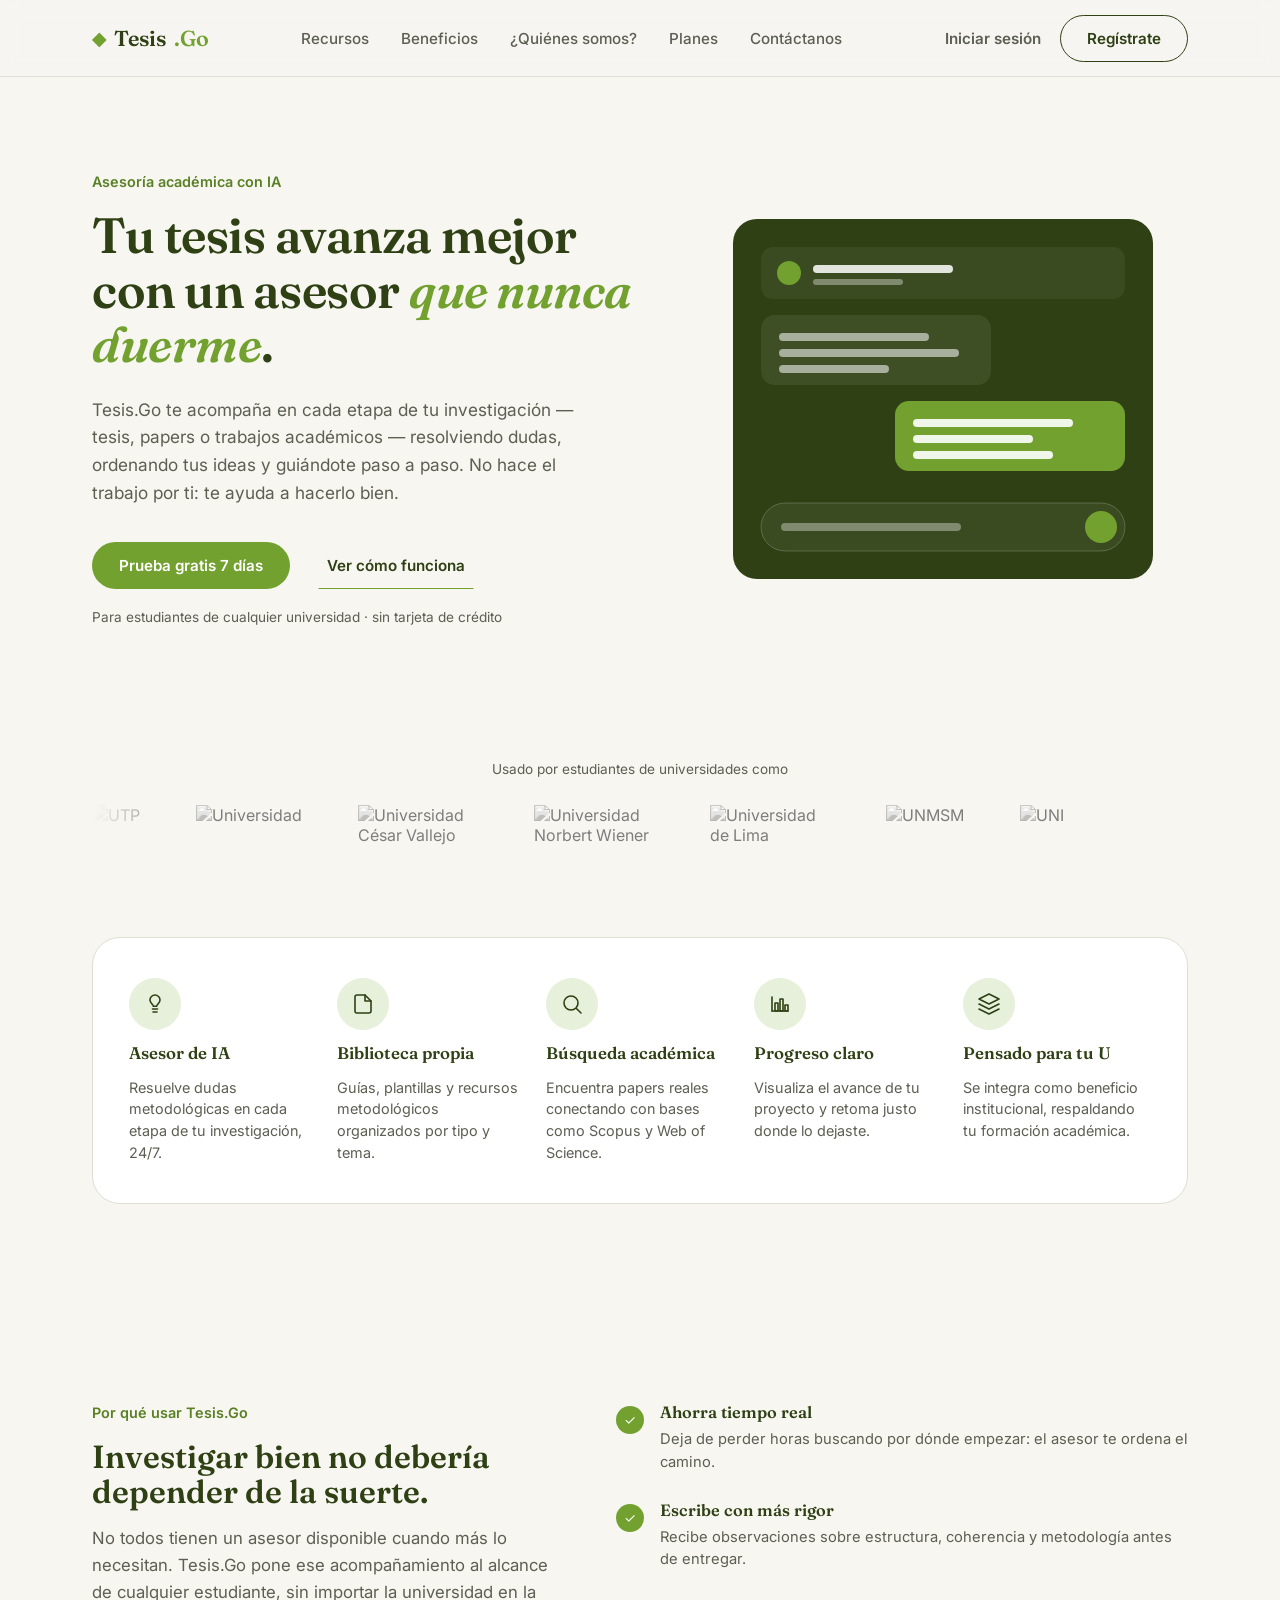
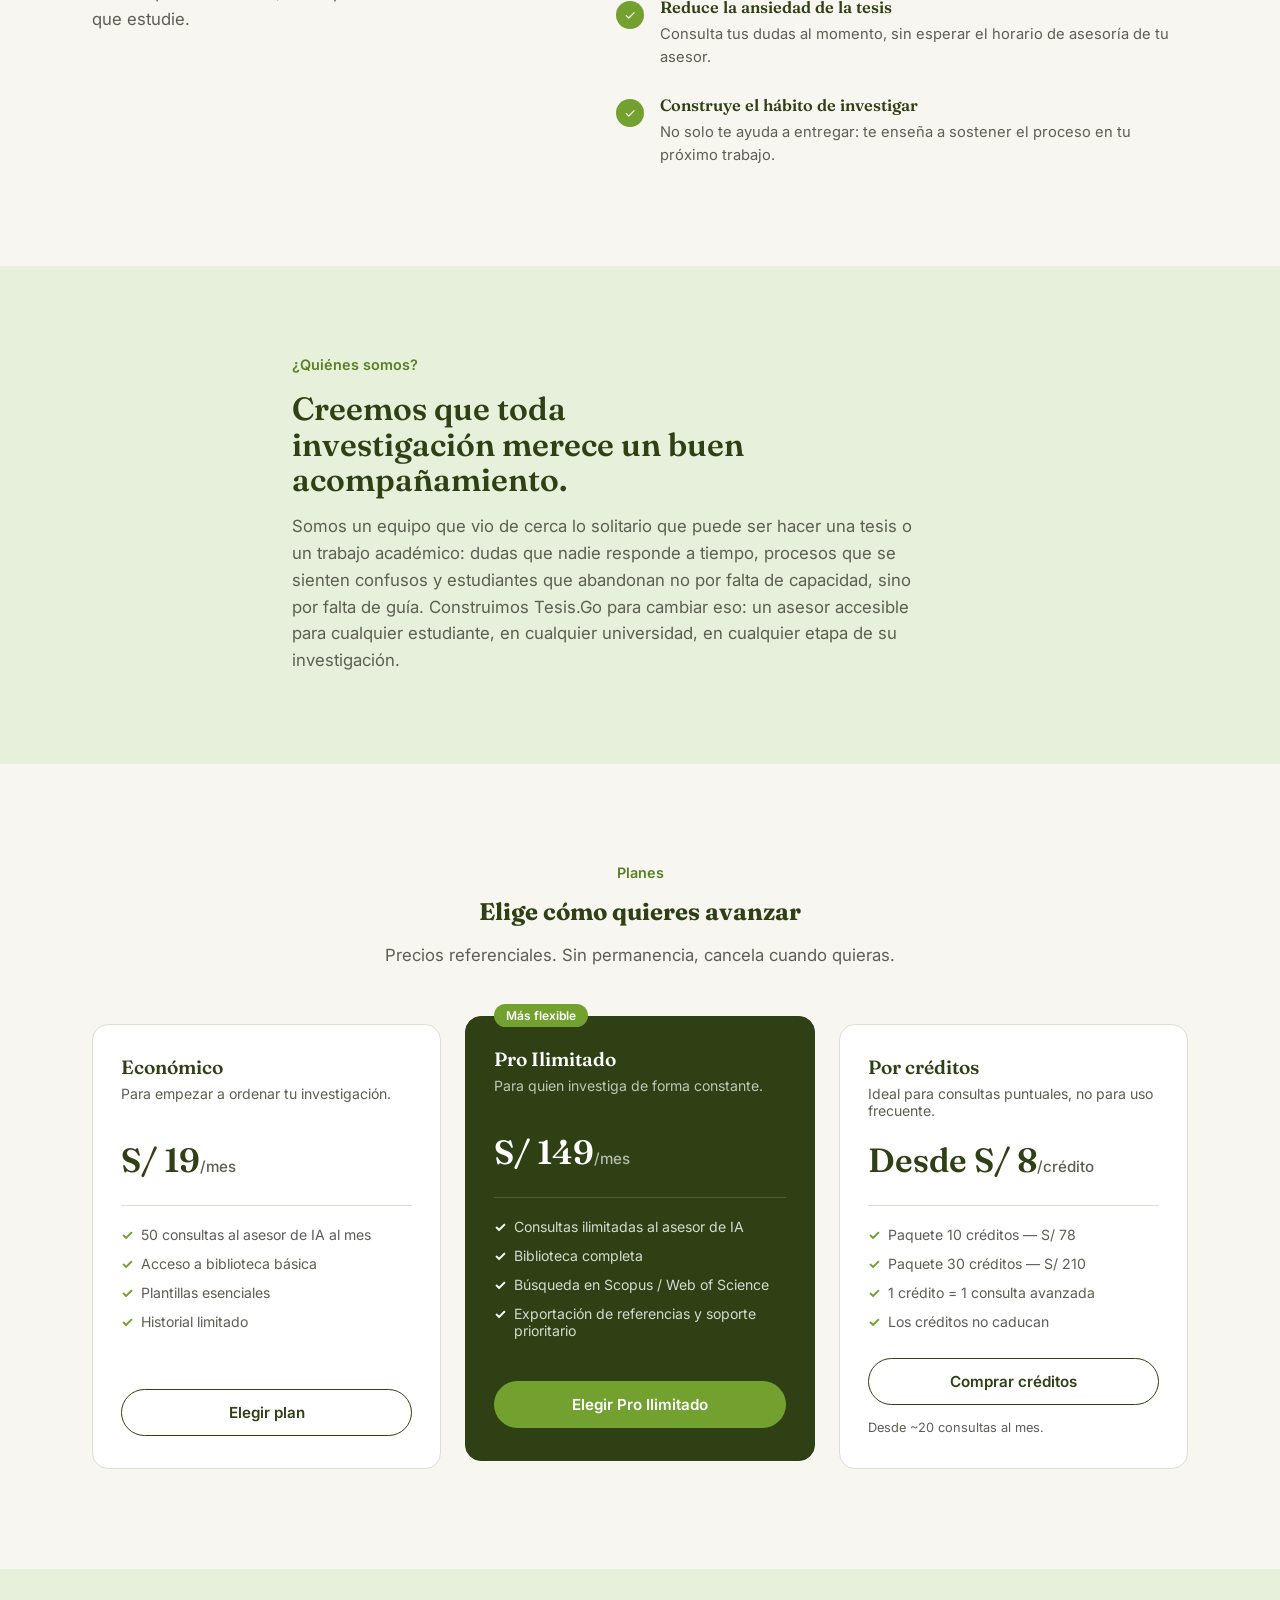
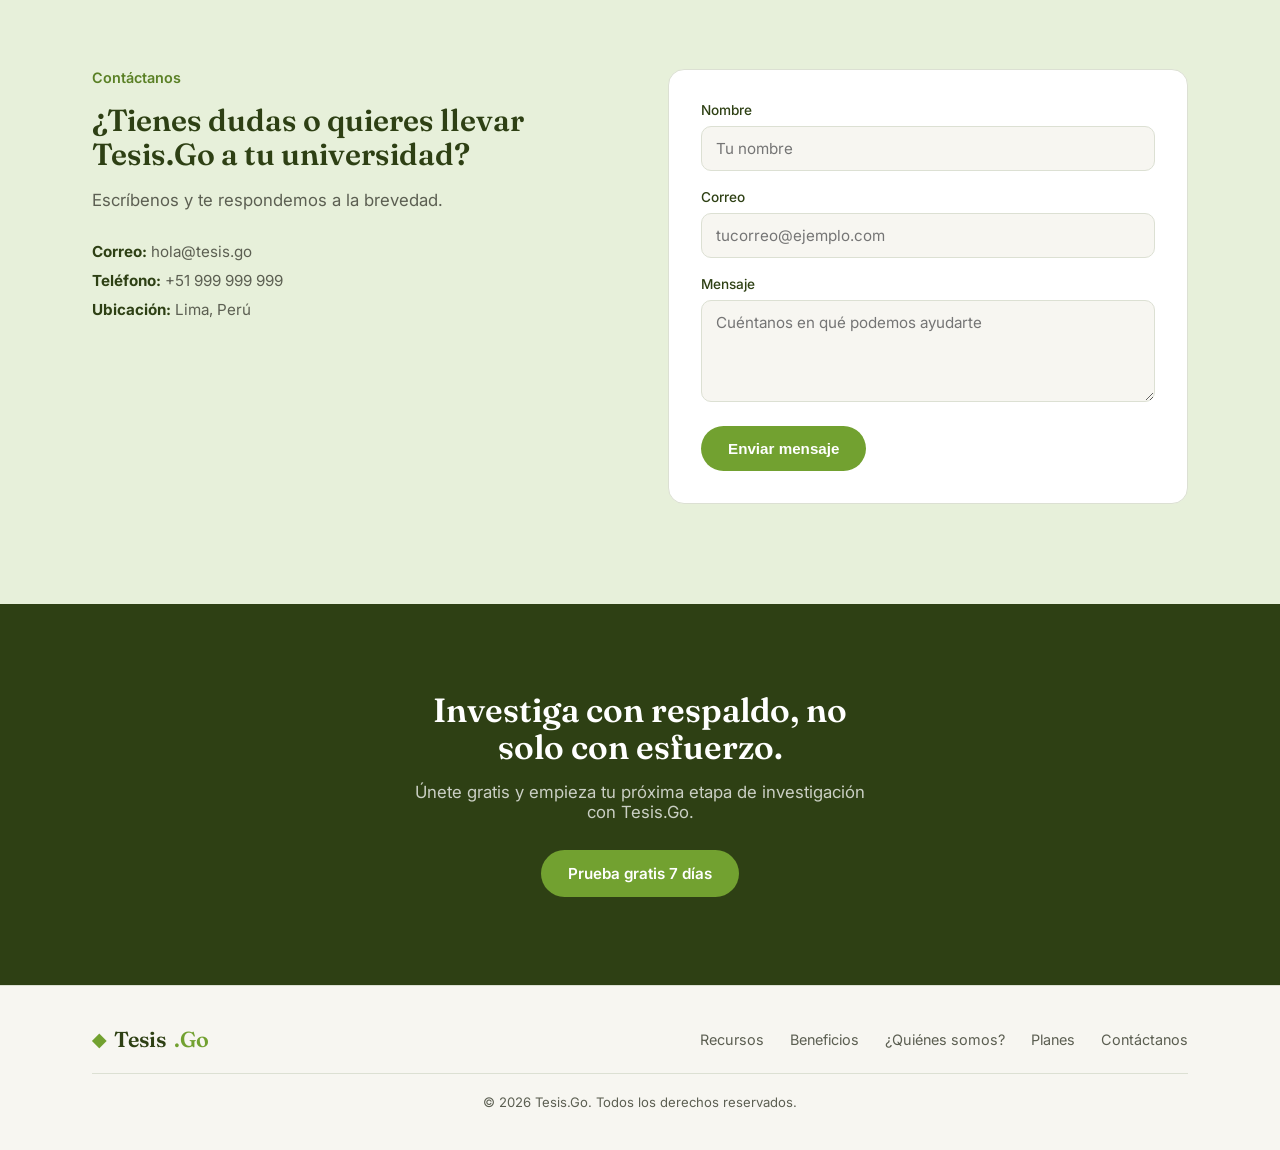
==== index.html @ 199bd117 "Rename Index.html to index.html" ====
<!DOCTYPE html>
<html lang="es">
<head>
<meta charset="UTF-8">
<meta name="viewport" content="width=device-width, initial-scale=1.0">
<title>Tesis.Go — Tu asesor de IA para investigación académica</title>
<link rel="preconnect" href="https://fonts.googleapis.com">
<link rel="preconnect" href="https://fonts.gstatic.com" crossorigin>
<link href="https://fonts.googleapis.com/css2?family=Fraunces:opsz,wght@9..144,400;9..144,500;9..144,600;9..144,700&family=Inter:wght@400;500;600;700&display=swap" rel="stylesheet">
<link rel="stylesheet" href="landingpage.css">
</head>
<body>

  <header class="navbar">
    <div class="wrap navbar__inner">
      <a href="#" class="logo">
        <span class="logo__mark" aria-hidden="true">◆</span>
        Tesis<span class="logo__accent">.Go</span>
      </a>

      <nav class="nav-links">
        <a href="#recursos">Recursos</a>
        <a href="#beneficios">Beneficios</a>
        <a href="#nosotros">¿Quiénes somos?</a>
        <a href="#planes">Planes</a>
        <a href="#contacto">Contáctanos</a>
      </nav>

      <div class="navbar__actions">
        <a href="login.html" class="btn btn--text">Iniciar sesión</a>
        <a href="register.html" class="btn btn--outline">Regístrate</a>
      </div>
    </div>
  </header>

  <main>
    <!-- HERO -->
    <section class="hero">
      <div class="wrap hero__inner">
        <div class="hero__copy">
          <p class="eyebrow">Asesoría académica con IA</p>
          <h1>
            Tu tesis avanza mejor<br>
            con un asesor <em>que nunca duerme</em>.
          </h1>
          <p class="hero__lead">
            Tesis.Go te acompaña en cada etapa de tu investigación — tesis, papers
            o trabajos académicos — resolviendo dudas, ordenando tus ideas y
            guiándote paso a paso. No hace el trabajo por ti: te ayuda a hacerlo bien.
          </p>
          <div class="hero__actions">
            <a href="#" class="btn btn--primary">Prueba gratis 7 días</a>
            <a href="#recursos" class="btn btn--ghost">Ver cómo funciona</a>
          </div>
          <p class="hero__note">Para estudiantes de cualquier universidad · sin tarjeta de crédito</p>
        </div>

        <div class="hero__art" aria-hidden="true">
          <svg viewBox="0 0 420 360" xmlns="http://www.w3.org/2000/svg" role="img" aria-label="Vista previa del chat de asesoría de Tesis.Go">
            <rect x="0" y="0" width="420" height="360" rx="24" class="art-bg"/>
            <rect x="28" y="28" width="364" height="52" rx="12" class="art-card"/>
            <circle cx="56" cy="54" r="12" class="art-dot"/>
            <rect x="80" y="46" width="140" height="8" rx="4" class="art-line-strong"/>
            <rect x="80" y="60" width="90" height="6" rx="3" class="art-line-soft"/>

            <rect x="28" y="96" width="230" height="70" rx="14" class="art-bubble"/>
            <rect x="46" y="114" width="150" height="8" rx="4" class="art-line-onbubble"/>
            <rect x="46" y="130" width="180" height="8" rx="4" class="art-line-onbubble"/>
            <rect x="46" y="146" width="110" height="8" rx="4" class="art-line-onbubble"/>

            <rect x="162" y="182" width="230" height="70" rx="14" class="art-bubble art-bubble--accent"/>
            <rect x="180" y="200" width="160" height="8" rx="4" class="art-line-onaccent"/>
            <rect x="180" y="216" width="120" height="8" rx="4" class="art-line-onaccent"/>
            <rect x="180" y="232" width="140" height="8" rx="4" class="art-line-onaccent"/>

            <rect x="28" y="284" width="364" height="48" rx="24" class="art-input"/>
            <rect x="48" y="304" width="180" height="8" rx="4" class="art-line-soft"/>
            <circle cx="368" cy="308" r="16" class="art-send"/>
          </svg>
        </div>
      </div>
    </section>

    <!-- UNIVERSIDADES -->
    <section class="universities">
      <div class="wrap">
        <p class="universities__label">Usado por estudiantes de universidades como</p>
        <div class="universities__track-wrap">
          <div class="universities__track">
            <img src="https://thumb.wikimedia.org/wikipedia/commons/thumb/5/50/Utplogonuevo.svg/960px-Utplogonuevo.svg.png?utm_source=es.wikipedia.org&utm_campaign=index&utm_content=thumbnail" alt="UTP">
            <img src="https://d30mzt1bxg5llt.cloudfront.net/public/uploads/images/LOGOTIPO_PRINCIPAL_NEGATIVO_B-N_CMYK.png" alt="Universidad">
            <img src="https://images.seeklogo.com/logo-png/17/2/universidad-cesar-vallejo-logo-png_seeklogo-179378.png" alt="Universidad César Vallejo">
            <img src="https://upload.wikimedia.org/wikipedia/commons/c/ce/Logo_Universidad_Norbert_Wiener_Powered_by_ASU.png?utm_source=es.wikipedia.org&utm_campaign=index&utm_content=original" alt="Universidad Norbert Wiener">
            <img src="https://upload.wikimedia.org/wikipedia/commons/a/a0/Universidad_de_Lima_logo.png?utm_source=es.wikipedia.org&utm_campaign=index&utm_content=original" alt="Universidad de Lima">
            <img src="https://secgen.unmsm.edu.pe/wp-content/uploads/2026/04/unmsm.png" alt="UNMSM">
            <img src="https://upload.wikimedia.org/wikipedia/commons/f/f7/Uni-logo_transparente_granate.png?utm_source=es.wikipedia.org&utm_campaign=index&utm_content=original" alt="UNI">
            <!-- duplicado para loop continuo -->
            <img src="https://thumb.wikimedia.org/wikipedia/commons/thumb/5/50/Utplogonuevo.svg/960px-Utplogonuevo.svg.png?utm_source=es.wikipedia.org&utm_campaign=index&utm_content=thumbnail" alt="" aria-hidden="true">
            <img src="https://d30mzt1bxg5llt.cloudfront.net/public/uploads/images/LOGOTIPO_PRINCIPAL_NEGATIVO_B-N_CMYK.png" alt="" aria-hidden="true">
            <img src="https://images.seeklogo.com/logo-png/17/2/universidad-cesar-vallejo-logo-png_seeklogo-179378.png" alt="" aria-hidden="true">
            <img src="https://upload.wikimedia.org/wikipedia/commons/c/ce/Logo_Universidad_Norbert_Wiener_Powered_by_ASU.png?utm_source=es.wikipedia.org&utm_campaign=index&utm_content=original" alt="" aria-hidden="true">
            <img src="https://upload.wikimedia.org/wikipedia/commons/a/a0/Universidad_de_Lima_logo.png?utm_source=es.wikipedia.org&utm_campaign=index&utm_content=original" alt="" aria-hidden="true">
            <img src="https://secgen.unmsm.edu.pe/wp-content/uploads/2026/04/unmsm.png" alt="" aria-hidden="true">
            <img src="https://upload.wikimedia.org/wikipedia/commons/f/f7/Uni-logo_transparente_granate.png?utm_source=es.wikipedia.org&utm_campaign=index&utm_content=original" alt="" aria-hidden="true">
            <!-- segunda copia extra para asegurar el loop sin cortes -->
            <img src="https://thumb.wikimedia.org/wikipedia/commons/thumb/5/50/Utplogonuevo.svg/960px-Utplogonuevo.svg.png?utm_source=es.wikipedia.org&utm_campaign=index&utm_content=thumbnail" alt="" aria-hidden="true">
            <img src="https://d30mzt1bxg5llt.cloudfront.net/public/uploads/images/LOGOTIPO_PRINCIPAL_NEGATIVO_B-N_CMYK.png" alt="" aria-hidden="true">
            <img src="https://images.seeklogo.com/logo-png/17/2/universidad-cesar-vallejo-logo-png_seeklogo-179378.png" alt="" aria-hidden="true">
            <img src="https://upload.wikimedia.org/wikipedia/commons/c/ce/Logo_Universidad_Norbert_Wiener_Powered_by_ASU.png?utm_source=es.wikipedia.org&utm_campaign=index&utm_content=original" alt="" aria-hidden="true">
            <img src="https://upload.wikimedia.org/wikipedia/commons/a/a0/Universidad_de_Lima_logo.png?utm_source=es.wikipedia.org&utm_campaign=index&utm_content=original" alt="" aria-hidden="true">
            <img src="https://secgen.unmsm.edu.pe/wp-content/uploads/2026/04/unmsm.png" alt="" aria-hidden="true">
            <img src="https://upload.wikimedia.org/wikipedia/commons/f/f7/Uni-logo_transparente_granate.png?utm_source=es.wikipedia.org&utm_campaign=index&utm_content=original" alt="" aria-hidden="true">
          </div>
        </div>
      </div>
    </section>

    <!-- RECURSOS -->
    <section id="recursos" class="features">
      <div class="wrap">
        <div class="features__grid">

          <article class="feature">
            <div class="feature__icon">
              <svg viewBox="0 0 24 24"><path d="M12 3a5 5 0 0 1 5 5c0 2.2-1.3 3.4-2.2 4.3-.7.7-1.1 1.2-1.2 2H10.4c-.1-.8-.5-1.3-1.2-2C8.3 11.4 7 10.2 7 8a5 5 0 0 1 5-5Z"/><path d="M9.5 17h5"/><path d="M10 20h4"/></svg>
            </div>
            <h3>Asesor de IA</h3>
            <p>Resuelve dudas metodológicas en cada etapa de tu investigación, 24/7.</p>
          </article>

          <article class="feature">
            <div class="feature__icon">
              <svg viewBox="0 0 24 24"><path d="M4 5a2 2 0 0 1 2-2h8l6 6v10a2 2 0 0 1-2 2H6a2 2 0 0 1-2-2Z"/><path d="M14 3v6h6"/></svg>
            </div>
            <h3>Biblioteca propia</h3>
            <p>Guías, plantillas y recursos metodológicos organizados por tipo y tema.</p>
          </article>

          <article class="feature">
            <div class="feature__icon">
              <svg viewBox="0 0 24 24"><circle cx="11" cy="11" r="7"/><path d="m21 21-4.3-4.3"/></svg>
            </div>
            <h3>Búsqueda académica</h3>
            <p>Encuentra papers reales conectando con bases como Scopus y Web of Science.</p>
          </article>

          <article class="feature">
            <div class="feature__icon">
              <svg viewBox="0 0 24 24"><path d="M4 19V5"/><path d="M4 19h16"/><rect x="7" y="11" width="3" height="8"/><rect x="12" y="7" width="3" height="12"/><rect x="17" y="13" width="3" height="6"/></svg>
            </div>
            <h3>Progreso claro</h3>
            <p>Visualiza el avance de tu proyecto y retoma justo donde lo dejaste.</p>
          </article>

          <article class="feature">
            <div class="feature__icon">
              <svg viewBox="0 0 24 24"><path d="M12 2 2 7l10 5 10-5-10-5Z"/><path d="M2 17l10 5 10-5"/><path d="M2 12l10 5 10-5"/></svg>
            </div>
            <h3>Pensado para tu U</h3>
            <p>Se integra como beneficio institucional, respaldando tu formación académica.</p>
          </article>

        </div>
      </div>
    </section>

    <!-- BENEFICIOS -->
    <section id="beneficios" class="benefits">
      <div class="wrap benefits__inner">
        <div class="benefits__copy">
          <p class="eyebrow">Por qué usar Tesis.Go</p>
          <h2>Investigar bien no debería depender de la suerte.</h2>
          <p class="section-lead">
            No todos tienen un asesor disponible cuando más lo necesitan.
            Tesis.Go pone ese acompañamiento al alcance de cualquier estudiante,
            sin importar la universidad en la que estudie.
          </p>
        </div>

        <ul class="benefits__list">
          <li>
            <span class="benefits__check" aria-hidden="true">✓</span>
            <div>
              <h3>Ahorra tiempo real</h3>
              <p>Deja de perder horas buscando por dónde empezar: el asesor te ordena el camino.</p>
            </div>
          </li>
          <li>
            <span class="benefits__check" aria-hidden="true">✓</span>
            <div>
              <h3>Escribe con más rigor</h3>
              <p>Recibe observaciones sobre estructura, coherencia y metodología antes de entregar.</p>
            </div>
          </li>
          <li>
            <span class="benefits__check" aria-hidden="true">✓</span>
            <div>
              <h3>Reduce la ansiedad de la tesis</h3>
              <p>Consulta tus dudas al momento, sin esperar el horario de asesoría de tu asesor.</p>
            </div>
          </li>
          <li>
            <span class="benefits__check" aria-hidden="true">✓</span>
            <div>
              <h3>Construye el hábito de investigar</h3>
              <p>No solo te ayuda a entregar: te enseña a sostener el proceso en tu próximo trabajo.</p>
            </div>
          </li>
        </ul>
      </div>
    </section>

    <!-- QUIÉNES SOMOS -->
    <section id="nosotros" class="about">
      <div class="wrap about__inner">
        <p class="eyebrow">¿Quiénes somos?</p>
        <h2>Creemos que toda investigación merece un buen acompañamiento.</h2>
        <p class="section-lead">
          Somos un equipo que vio de cerca lo solitario que puede ser hacer una tesis
          o un trabajo académico: dudas que nadie responde a tiempo, procesos que se
          sienten confusos y estudiantes que abandonan no por falta de capacidad, sino
          por falta de guía. Construimos Tesis.Go para cambiar eso: un asesor accesible
          para cualquier estudiante, en cualquier universidad, en cualquier etapa de su
          investigación.
        </p>
      </div>
    </section>

    <!-- PLANES -->
    <section id="planes" class="pricing">
      <div class="wrap">
        <div class="pricing__head">
          <p class="eyebrow">Planes</p>
          <h2>Elige cómo quieres avanzar</h2>
          <p class="section-lead">Precios referenciales. Sin permanencia, cancela cuando quieras.</p>
        </div>

        <div class="pricing__grid">

          <article class="plan">
            <h3>Económico</h3>
            <p class="plan__desc">Para empezar a ordenar tu investigación.</p>
            <p class="plan__price">S/ 19<span>/mes</span></p>
            <ul class="plan__features">
              <li>50 consultas al asesor de IA al mes</li>
              <li>Acceso a biblioteca básica</li>
              <li>Plantillas esenciales</li>
              <li>Historial limitado</li>
            </ul>
            <a href="#" class="btn btn--outline plan__cta">Elegir plan</a>
          </article>

          <article class="plan plan--featured">
            <p class="plan__badge">Más flexible</p>
            <h3>Pro Ilimitado</h3>
            <p class="plan__desc">Para quien investiga de forma constante.</p>
            <p class="plan__price">S/ 149<span>/mes</span></p>
            <ul class="plan__features">
              <li>Consultas ilimitadas al asesor de IA</li>
              <li>Biblioteca completa</li>
              <li>Búsqueda en Scopus / Web of Science</li>
              <li>Exportación de referencias y soporte prioritario</li>
            </ul>
            <a href="#" class="btn btn--primary plan__cta">Elegir Pro Ilimitado</a>
          </article>

          <article class="plan">
            <h3>Por créditos</h3>
            <p class="plan__desc">Ideal para consultas puntuales, no para uso frecuente.</p>
            <p class="plan__price">Desde S/ 8<span>/crédito</span></p>
            <ul class="plan__features">
              <li>Paquete 10 créditos — S/ 78</li>
              <li>Paquete 30 créditos — S/ 210</li>
              <li>1 crédito = 1 consulta avanzada</li>
              <li>Los créditos no caducan</li>
            </ul>
            <a href="#" class="btn btn--outline plan__cta">Comprar créditos</a>
            <p class="plan__note">Desde ~20 consultas al mes.</p>
          </article>

        </div>
      </div>
    </section>

    <!-- CONTACTO -->
    <section id="contacto" class="contact">
      <div class="wrap contact__inner">
        <div class="contact__copy">
          <p class="eyebrow">Contáctanos</p>
          <h2>¿Tienes dudas o quieres llevar Tesis.Go a tu universidad?</h2>
          <p class="section-lead">Escríbenos y te respondemos a la brevedad.</p>

          <ul class="contact__details">
            <li><strong>Correo:</strong> hola@tesis.go</li>
            <li><strong>Teléfono:</strong> +51 999 999 999</li>
            <li><strong>Ubicación:</strong> Lima, Perú</li>
          </ul>
        </div>

        <form class="contact__form">
          <label>
            Nombre
            <input type="text" placeholder="Tu nombre">
          </label>
          <label>
            Correo
            <input type="email" placeholder="tucorreo@ejemplo.com">
          </label>
          <label>
            Mensaje
            <textarea rows="4" placeholder="Cuéntanos en qué podemos ayudarte"></textarea>
          </label>
          <button type="submit" class="btn btn--primary">Enviar mensaje</button>
        </form>
      </div>
    </section>

    <!-- CTA final -->
    <section class="cta-final">
      <div class="wrap cta-final__inner">
        <h2>Investiga con respaldo, no solo con esfuerzo.</h2>
        <p>Únete gratis y empieza tu próxima etapa de investigación con Tesis.Go.</p>
        <a href="#" class="btn btn--primary">Prueba gratis 7 días</a>
      </div>
    </section>
  </main>

  <footer class="footer">
    <div class="wrap footer__inner">
      <a href="#" class="logo logo--footer">
        <span class="logo__mark" aria-hidden="true">◆</span>
        Tesis<span class="logo__accent">.Go</span>
      </a>

      <nav class="footer__links">
        <a href="#recursos">Recursos</a>
        <a href="#beneficios">Beneficios</a>
        <a href="#nosotros">¿Quiénes somos?</a>
        <a href="#planes">Planes</a>
        <a href="#contacto">Contáctanos</a>
      </nav>

      <p class="footer__copy">© 2026 Tesis.Go. Todos los derechos reservados.</p>
    </div>
  </footer>

</body>
</html>
---- landingpage.css ----
/* ---------- Tokens ---------- */
:root {
  --green: #72A130;
  --green-dark: #5A8025;
  --forest: #2E4014;
  --cream: #F7F6F1;
  --tint: #E7F0DA;
  --ink: #1C1D18;
  --ink-soft: #5C5F52;
  --line: #DCE0D3;
  --white: #FFFFFF;

  --font-display: "Fraunces", serif;
  --font-body: "Inter", sans-serif;

  --radius-s: 10px;
  --radius-m: 16px;
  --radius-l: 28px;

  --max-w: 1160px;
}

* { box-sizing: border-box; }

html {
  scroll-behavior: smooth;
}

body {
  margin: 0;
  font-family: var(--font-body);
  color: var(--ink);
  background: var(--cream);
  -webkit-font-smoothing: antialiased;
}

h1, h2, h3 {
  font-family: var(--font-display);
  color: var(--forest);
  margin: 0;
  line-height: 1.1;
}

p { margin: 0; }

a {
  color: inherit;
  text-decoration: none;
}

.wrap {
  max-width: var(--max-w);
  margin: 0 auto;
  padding: 0 32px;
}

/* ---------- Buttons ---------- */
.btn {
  display: inline-flex;
  align-items: center;
  justify-content: center;
  padding: 13px 26px;
  border-radius: 999px;
  font-weight: 600;
  font-size: 0.95rem;
  border: 1.5px solid transparent;
  transition: transform 0.15s ease, background-color 0.15s ease, border-color 0.15s ease;
  white-space: nowrap;
}

.btn--primary {
  background: var(--green);
  color: var(--white);
}
.btn--primary:hover {
  background: var(--green-dark);
  transform: translateY(-1px);
}

.btn--outline {
  border-color: var(--forest);
  color: var(--forest);
}
.btn--outline:hover {
  background: var(--forest);
  color: var(--white);
}

.btn--ghost {
  color: var(--forest);
  padding-left: 8px;
  padding-right: 8px;
  border-bottom: 1.5px solid var(--green);
  border-radius: 0;
}

.btn--text {
  color: var(--ink-soft);
  padding: 13px 10px;
}
.btn--text:hover { color: var(--forest); }

/* ---------- Navbar ---------- */
.navbar {
  position: sticky;
  top: 0;
  z-index: 20;
  background: rgba(247, 246, 241, 0.9);
  backdrop-filter: blur(8px);
  border-bottom: 1px solid var(--line);
}

.navbar__inner {
  display: flex;
  align-items: center;
  justify-content: space-between;
  gap: 24px;
  height: 76px;
}

.logo {
  display: flex;
  align-items: center;
  gap: 8px;
  font-family: var(--font-display);
  font-weight: 600;
  font-size: 1.35rem;
  color: var(--forest);
}

.logo__mark {
  color: var(--green);
  font-size: 1.1rem;
}

.logo__accent {
  color: var(--green);
}

.nav-links {
  display: flex;
  gap: 32px;
  font-size: 0.95rem;
  font-weight: 500;
  color: var(--ink-soft);
}

.nav-links a:hover { color: var(--forest); }

.navbar__actions {
  display: flex;
  align-items: center;
  gap: 8px;
}

/* ---------- Hero ---------- */
.hero {
  padding: 96px 0 88px;
}

.hero__inner {
  display: grid;
  grid-template-columns: 1.05fr 0.95fr;
  gap: 64px;
  align-items: center;
}

.eyebrow {
  font-size: 0.9rem;
  font-weight: 600;
  color: var(--green-dark);
  margin-bottom: 18px;
}

.hero h1 {
  font-size: 3.1rem;
  font-weight: 600;
  letter-spacing: -0.01em;
}

.hero h1 em {
  font-style: italic;
  color: var(--green);
}

.hero__lead {
  display: block;
  margin-top: 24px;
  font-size: 1.08rem;
  line-height: 1.6;
  color: var(--ink-soft);
  max-width: 46ch;
}

.hero__actions {
  display: flex;
  align-items: center;
  gap: 28px;
  margin-top: 36px;
}

.hero__note {
  margin-top: 20px;
  font-size: 0.85rem;
  color: var(--ink-soft);
}

.hero__art {
  display: flex;
  justify-content: center;
}

.hero__art svg {
  width: 100%;
  max-width: 420px;
  height: auto;
}

.art-bg { fill: var(--forest); }
.art-card { fill: rgba(255,255,255,0.06); }
.art-dot { fill: var(--green); }
.art-line-strong { fill: rgba(255,255,255,0.85); }
.art-line-soft { fill: rgba(255,255,255,0.35); }
.art-bubble { fill: rgba(255,255,255,0.08); }
.art-bubble--accent { fill: var(--green); }
.art-line-onbubble { fill: rgba(255,255,255,0.55); }
.art-line-onaccent { fill: rgba(255,255,255,0.9); }
.art-input { fill: rgba(255,255,255,0.06); stroke: rgba(255,255,255,0.2); }
.art-send { fill: var(--green); }

/* ---------- Section shared bits ---------- */
.section-lead {
  font-size: 1.05rem;
  line-height: 1.6;
  color: var(--ink-soft);
  max-width: 58ch;
  margin-top: 16px;
}

/* ---------- Universities marquee ---------- */
.universities {
  padding: 48px 0 64px;
  overflow: hidden;
}

.universities__label {
  text-align: center;
  font-size: 0.85rem;
  color: var(--ink-soft);
  margin-bottom: 28px;
}

.universities__track-wrap {
  overflow: hidden;
  mask-image: linear-gradient(to right, transparent, black 8%, black 92%, transparent);
  -webkit-mask-image: linear-gradient(to right, transparent, black 8%, black 92%, transparent);
}

.universities__track {
  display: flex;
  align-items: center;
  gap: 56px;
  width: max-content;
  animation: scroll-logos 26s linear infinite;
}

.universities__track img {
  height: 44px;
  max-width: 120px;
  width: auto;
  object-fit: contain;
  opacity: 0.55;
  filter: grayscale(100%);
  transition: opacity 0.2s ease, filter 0.2s ease;
}

.universities__track img:hover {
  opacity: 1;
  filter: grayscale(0%);
}

@keyframes scroll-logos {
  from { transform: translateX(0); }
  to { transform: translateX(-33.333%); }
}

@media (prefers-reduced-motion: reduce) {
  .universities__track { animation: none; }
}

/* ---------- Features ---------- */
.features {
  padding: 24px 0 100px;
}

.features__grid {
  display: grid;
  grid-template-columns: repeat(5, 1fr);
  gap: 20px;
  padding: 40px 36px;
  background: var(--white);
  border: 1px solid var(--line);
  border-radius: var(--radius-l);
}

.feature {
  display: flex;
  flex-direction: column;
  align-items: flex-start;
  gap: 14px;
  text-align: left;
}

.feature__icon {
  width: 52px;
  height: 52px;
  border-radius: 50%;
  background: var(--tint);
  display: flex;
  align-items: center;
  justify-content: center;
}

.feature__icon svg {
  width: 24px;
  height: 24px;
  fill: none;
  stroke: var(--forest);
  stroke-width: 1.6;
  stroke-linecap: round;
  stroke-linejoin: round;
}

.feature h3 {
  font-size: 1.05rem;
  font-weight: 600;
}

.feature p {
  font-size: 0.9rem;
  color: var(--ink-soft);
  line-height: 1.5;
}

/* ---------- CTA final ---------- */
.cta-final {
  background: var(--forest);
  padding: 88px 0;
}

.cta-final__inner {
  text-align: center;
  display: flex;
  flex-direction: column;
  align-items: center;
  gap: 16px;
}

.cta-final h2 {
  color: var(--white);
  font-size: 2.1rem;
  font-weight: 600;
  max-width: 20ch;
}

.cta-final p {
  color: rgba(255,255,255,0.75);
  font-size: 1.05rem;
  max-width: 42ch;
}

.cta-final .btn--primary {
  margin-top: 12px;
}

/* ---------- Benefits ---------- */
.benefits {
  padding: 100px 0;
}

.benefits__inner {
  display: grid;
  grid-template-columns: 0.9fr 1.1fr;
  gap: 56px;
}

.benefits__copy h2 {
  font-size: 2rem;
  font-weight: 600;
  margin-top: 14px;
}

.benefits__list {
  list-style: none;
  margin: 0;
  padding: 0;
  display: flex;
  flex-direction: column;
  gap: 28px;
}

.benefits__list li {
  display: flex;
  gap: 16px;
  align-items: flex-start;
}

.benefits__check {
  flex-shrink: 0;
  width: 28px;
  height: 28px;
  border-radius: 50%;
  background: var(--green);
  color: var(--white);
  font-size: 0.85rem;
  display: flex;
  align-items: center;
  justify-content: center;
  margin-top: 2px;
}

.benefits__list h3 {
  font-size: 1.02rem;
  font-weight: 600;
  margin-bottom: 6px;
}

.benefits__list p {
  font-size: 0.92rem;
  color: var(--ink-soft);
  line-height: 1.55;
}

/* ---------- About / Quiénes somos ---------- */
.about {
  padding: 90px 0;
  background: var(--tint);
}

.about__inner {
  max-width: 760px;
}

.about h2 {
  font-size: 2rem;
  font-weight: 600;
  margin-top: 14px;
  max-width: 22ch;
}

/* ---------- Pricing / Planes ---------- */
.pricing {
  padding: 100px 0;
}

.pricing__head {
  text-align: center;
  max-width: 560px;
  margin: 0 auto 56px;
}

.pricing__head .section-lead {
  margin-left: auto;
  margin-right: auto;
}

.pricing__grid {
  display: grid;
  grid-template-columns: repeat(3, 1fr);
  gap: 24px;
  align-items: stretch;
}

.plan {
  border: 1px solid var(--line);
  border-radius: var(--radius-m);
  padding: 32px 28px;
  background: var(--white);
  display: flex;
  flex-direction: column;
  position: relative;
}

.plan--featured {
  background: var(--forest);
  border-color: var(--forest);
  transform: translateY(-8px);
}

.plan__badge {
  position: absolute;
  top: -13px;
  left: 28px;
  background: var(--green);
  color: var(--white);
  font-size: 0.75rem;
  font-weight: 600;
  padding: 4px 12px;
  border-radius: 999px;
}

.plan h3 {
  font-size: 1.2rem;
  font-weight: 600;
  color: var(--forest);
}

.plan--featured h3 { color: var(--white); }

.plan__desc {
  font-size: 0.88rem;
  color: var(--ink-soft);
  margin-top: 6px;
  min-height: 36px;
}

.plan--featured .plan__desc { color: rgba(255,255,255,0.7); }

.plan__price {
  font-family: var(--font-display);
  font-size: 2.1rem;
  font-weight: 600;
  color: var(--forest);
  margin-top: 18px;
}

.plan--featured .plan__price { color: var(--white); }

.plan__price span {
  font-family: var(--font-body);
  font-size: 0.95rem;
  font-weight: 500;
  color: var(--ink-soft);
}

.plan--featured .plan__price span { color: rgba(255,255,255,0.65); }

.plan__features {
  list-style: none;
  margin: 24px 0 0;
  padding: 20px 0 0;
  border-top: 1px solid var(--line);
  display: flex;
  flex-direction: column;
  gap: 12px;
  font-size: 0.88rem;
  color: var(--ink-soft);
  flex-grow: 1;
}

.plan--featured .plan__features {
  border-top-color: rgba(255,255,255,0.15);
  color: rgba(255,255,255,0.8);
}

.plan__features li {
  padding-left: 20px;
  position: relative;
}

.plan__features li::before {
  content: "✓";
  position: absolute;
  left: 0;
  color: var(--green);
  font-weight: 700;
}

.plan--featured .plan__features li::before { color: var(--white); }

.plan__cta {
  margin-top: 28px;
  width: 100%;
}

.plan__note {
  margin-top: 14px;
  font-size: 0.8rem;
  color: var(--ink-soft);
  line-height: 1.4;
}

.plan--featured .btn--primary {
  background: var(--green);
}

/* ---------- Contact ---------- */
.contact {
  padding: 100px 0;
  background: var(--tint);
}

.contact__inner {
  display: grid;
  grid-template-columns: 1fr 1fr;
  gap: 56px;
}

.contact h2 {
  font-size: 1.9rem;
  font-weight: 600;
  margin-top: 14px;
}

.contact__details {
  list-style: none;
  margin: 28px 0 0;
  padding: 0;
  display: flex;
  flex-direction: column;
  gap: 10px;
  font-size: 0.95rem;
  color: var(--ink-soft);
}

.contact__details strong {
  color: var(--forest);
}

.contact__form {
  background: var(--white);
  border: 1px solid var(--line);
  border-radius: var(--radius-m);
  padding: 32px;
  display: flex;
  flex-direction: column;
  gap: 18px;
}

.contact__form label {
  display: flex;
  flex-direction: column;
  gap: 8px;
  font-size: 0.85rem;
  font-weight: 500;
  color: var(--forest);
}

.contact__form input,
.contact__form textarea {
  font-family: var(--font-body);
  font-size: 0.95rem;
  padding: 12px 14px;
  border: 1px solid var(--line);
  border-radius: var(--radius-s);
  background: var(--cream);
  resize: vertical;
}

.contact__form input:focus,
.contact__form textarea:focus {
  outline: 2px solid var(--green);
  outline-offset: 1px;
}

.contact__form button {
  align-self: flex-start;
  margin-top: 6px;
}

/* ---------- Auth pages (login / registro) ---------- */
.auth-body {
  background: var(--tint);
}

.auth-page {
  min-height: 100vh;
  display: flex;
  flex-direction: column;
  align-items: center;
  justify-content: flex-start;
  gap: 28px;
  padding: 56px 20px 72px;
}

.auth-page__logo {
  font-size: 1.4rem;
}

.auth-card {
  width: 100%;
  max-width: 440px;
  background: var(--white);
  border: 1px solid var(--line);
  border-radius: var(--radius-l);
  padding: 44px 28px; /* Reducido de 40px a 28px */
  text-align: center;
  box-shadow: 0 24px 48px -24px rgba(46, 64, 20, 0.18);
  overflow: hidden; 
}

.auth-card--wide {
  max-width: 500px;
}

.auth-card__avatar {
  width: 56px;
  height: 56px;
  margin: 0 auto 20px;
  border-radius: 50%;
  background: var(--tint);
  display: flex;
  align-items: center;
  justify-content: center;
}

.auth-card__avatar svg {
  width: 24px;
  height: 24px;
  fill: none;
  stroke: var(--forest);
  stroke-width: 1.6;
  stroke-linecap: round;
  stroke-linejoin: round;
}

.auth-card h1 {
  font-size: 1.5rem;
  font-weight: 600;
}

.auth-card__lead {
  margin-top: 8px;
  font-size: 0.9rem;
  color: var(--ink-soft);
  line-height: 1.5;
}

.auth-form {
  margin-top: 30px;
  display: flex;
  flex-direction: column;
  gap: 18px;
  text-align: left;
}

.auth-form__row {
  display: grid;
  grid-template-columns: 1fr 1fr;
  gap: 14px;
}

.auth-form label {
  display: flex;
  flex-direction: column;
  gap: 7px;
  font-size: 0.82rem;
  font-weight: 600;
  color: var(--forest);
}

.auth-form input,
.auth-form select {
  width: 100%; /* Previene desbordamientos */
  font-family: var(--font-body);
  font-size: 0.92rem;
  padding: 12px; /* Reducido ligeramente de 14px */
  border: 1px solid var(--line);
  border-radius: var(--radius-s);
  background: var(--cream);
  color: var(--ink);
  height: 44px;
}

.auth-form select {
  appearance: none;
  background-image: url("data:image/svg+xml,%3Csvg xmlns='http://www.w3.org/2000/svg' viewBox='0 0 24 24' fill='none' stroke='%235C5F52' stroke-width='2' stroke-linecap='round' stroke-linejoin='round'%3E%3Cpolyline points='6 9 12 15 18 9'%3E%3C/polyline%3E%3C/svg%3E");
  background-repeat: no-repeat;
  background-position: right 14px center;
  background-size: 16px;
  padding-right: 40px;
  color: var(--ink-soft);
}

.auth-form input:focus,
.auth-form select:focus {
  outline: none;
  border-color: var(--green);
  box-shadow: 0 0 0 3px rgba(114, 161, 48, 0.18);
}

.auth-form__hint {
  font-size: 0.76rem;
  color: var(--ink-soft);
  margin-top: -10px;
}

.auth-form__forgot {
  align-self: flex-end;
  margin-top: -6px;
  font-size: 0.82rem;
  color: var(--green-dark);
  font-weight: 500;
}

.auth-form__forgot:hover { color: var(--forest); }

.auth-form__submit {
  margin-top: 6px;
  width: 100%;
  border-radius: var(--radius-s);
  padding: 14px 26px;
}

.auth-card__switch {
  margin-top: 26px;
  font-size: 0.86rem;
  color: var(--ink-soft);
}

.auth-card__switch a {
  color: var(--green-dark);
  font-weight: 600;
}

.auth-card__switch a:hover { color: var(--forest); }

@media (max-width: 480px) {
  .auth-card { padding: 32px 24px; }
  .auth-form__row { grid-template-columns: 1fr; }
}

/* ---------- Footer ---------- */
.footer {
  background: var(--cream);
  border-top: 1px solid var(--line);
  padding: 40px 0;
}

.footer__inner {
  display: flex;
  align-items: center;
  justify-content: space-between;
  flex-wrap: wrap;
  gap: 20px;
}

.footer__links {
  display: flex;
  gap: 26px;
  font-size: 0.9rem;
  color: var(--ink-soft);
}

.footer__links a:hover { color: var(--forest); }

.footer__copy {
  font-size: 0.82rem;
  color: var(--ink-soft);
  width: 100%;
  text-align: center;
  order: 3;
  padding-top: 20px;
  border-top: 1px solid var(--line);
}

/* ---------- Responsive ---------- */
@media (max-width: 960px) {
  .nav-links { display: none; }

  .hero__inner {
    grid-template-columns: 1fr;
  }

  .hero__art { order: -1; }

  .hero h1 { font-size: 2.3rem; }

  .features__grid {
    grid-template-columns: repeat(2, 1fr);
  }

  .benefits__inner,
  .contact__inner {
    grid-template-columns: 1fr;
  }

  .pricing__grid {
    grid-template-columns: 1fr;
    max-width: 420px;
    margin: 0 auto;
  }

  .plan--featured {
    transform: none;
  }
}

@media (max-width: 560px) {
  .wrap { padding: 0 20px; }

  .hero { padding: 56px 0 64px; }

  .hero h1 { font-size: 1.9rem; }

  .hero__actions {
    flex-direction: column;
    align-items: flex-start;
    gap: 16px;
  }

  .features__grid {
    grid-template-columns: 1fr;
    padding: 28px 20px;
  }

  .footer__inner {
    flex-direction: column;
    text-align: center;
  }

  .footer__links {
    flex-wrap: wrap;
    justify-content: center;
  }

  .universities__track { gap: 36px; }
  .universities__track img { height: 32px; max-width: 90px; }

  .plan--featured { transform: none; }
}
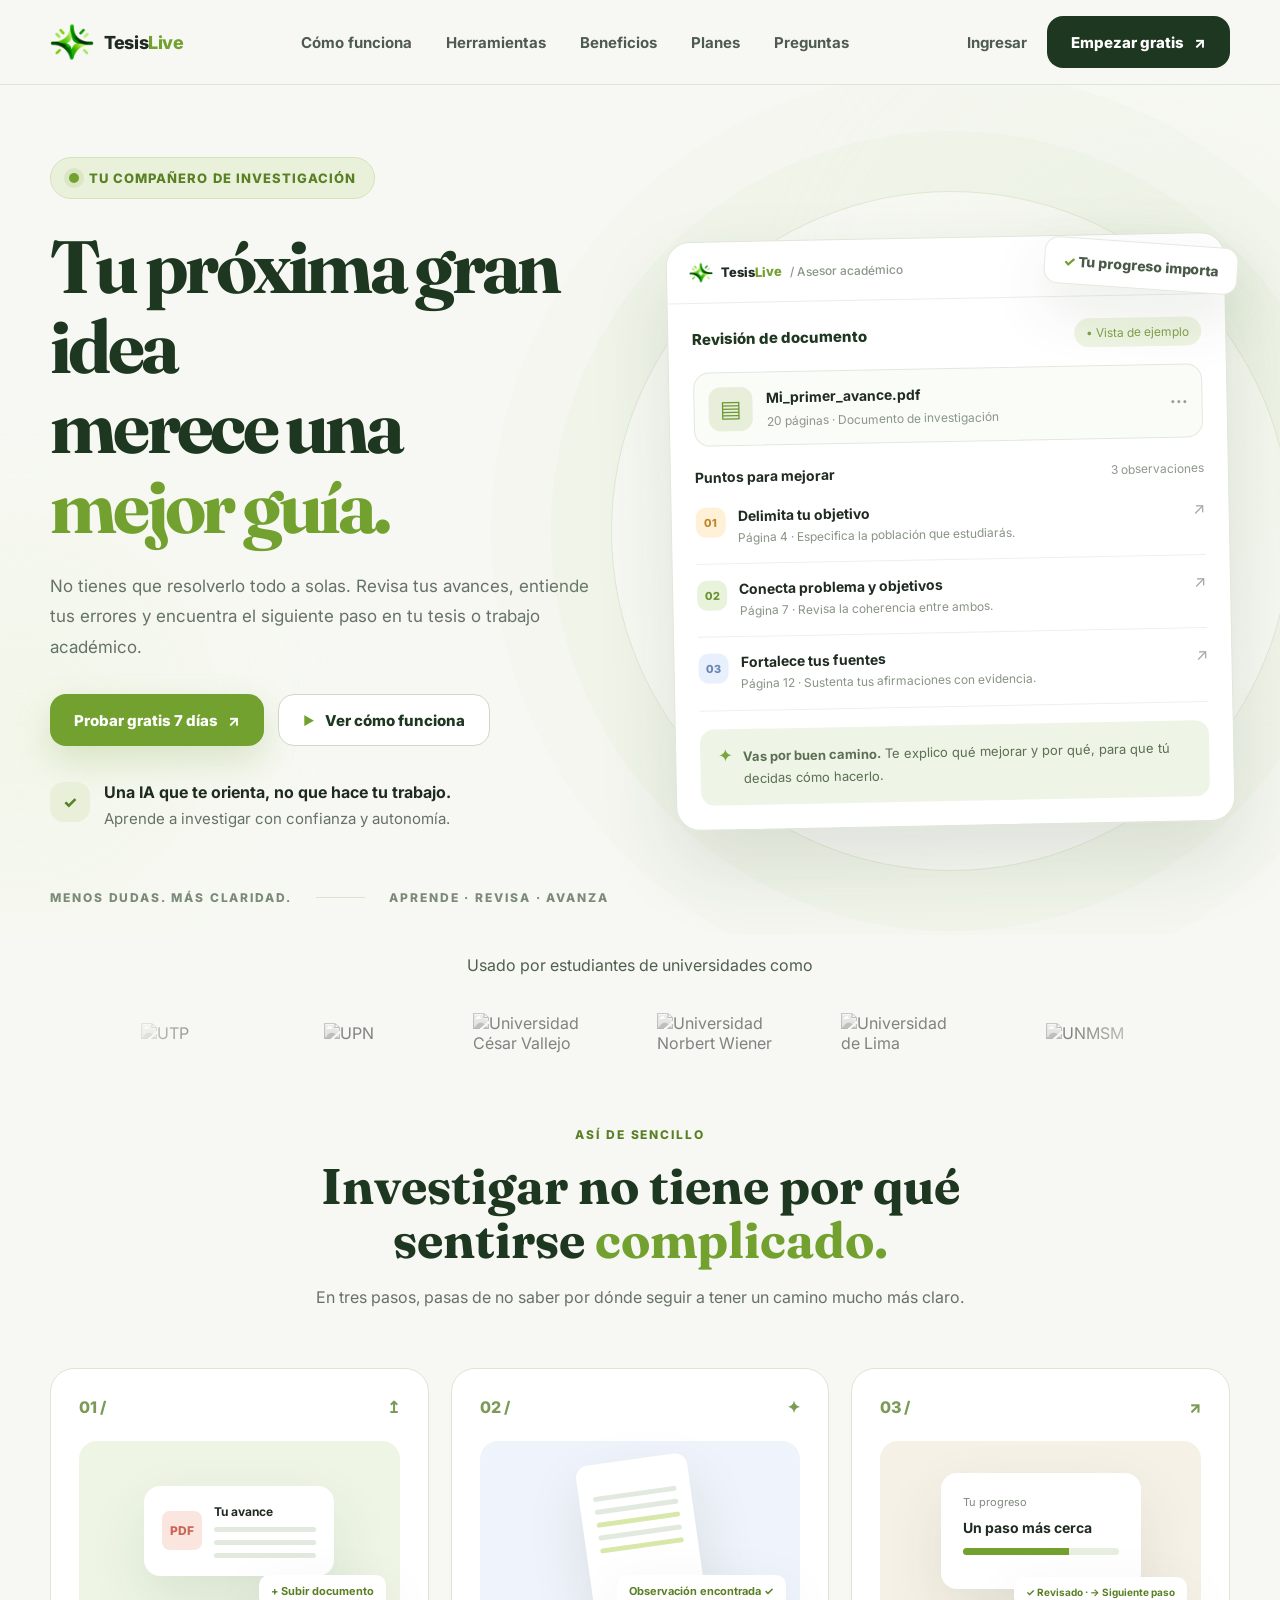
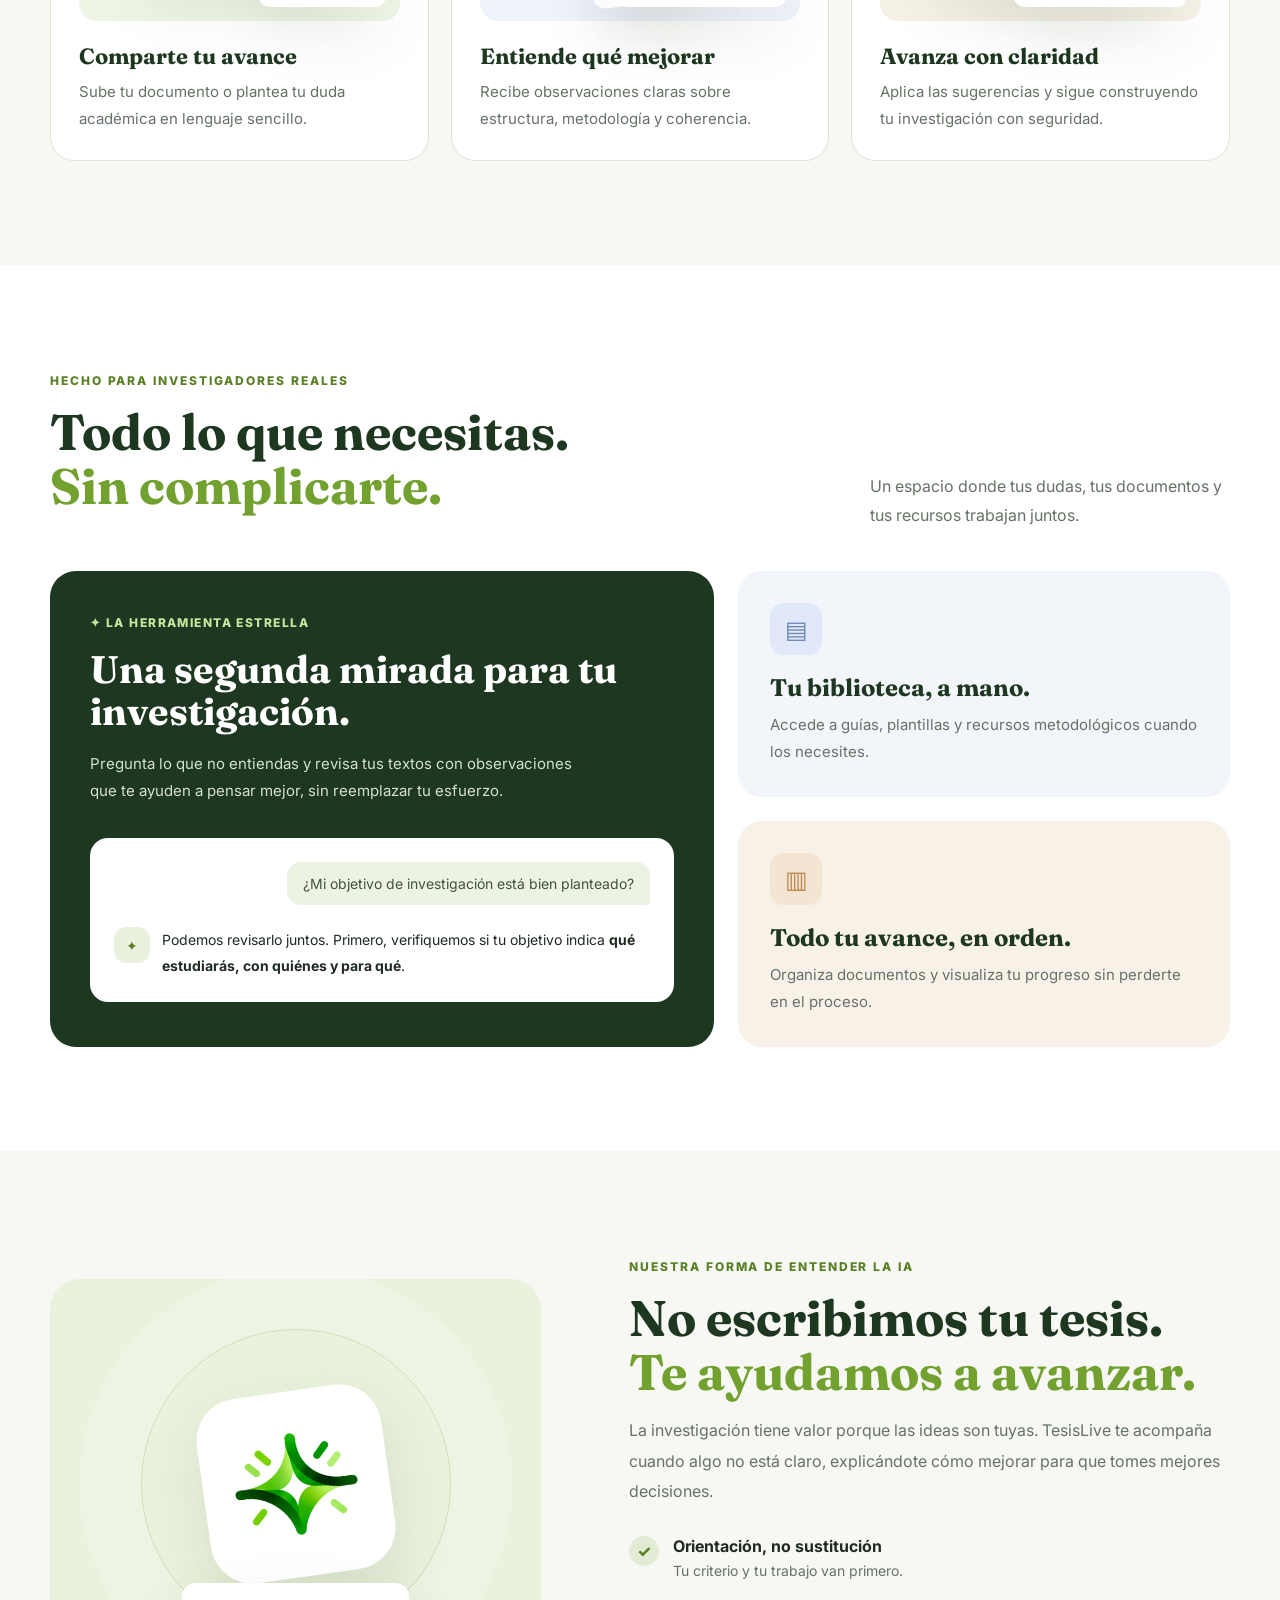
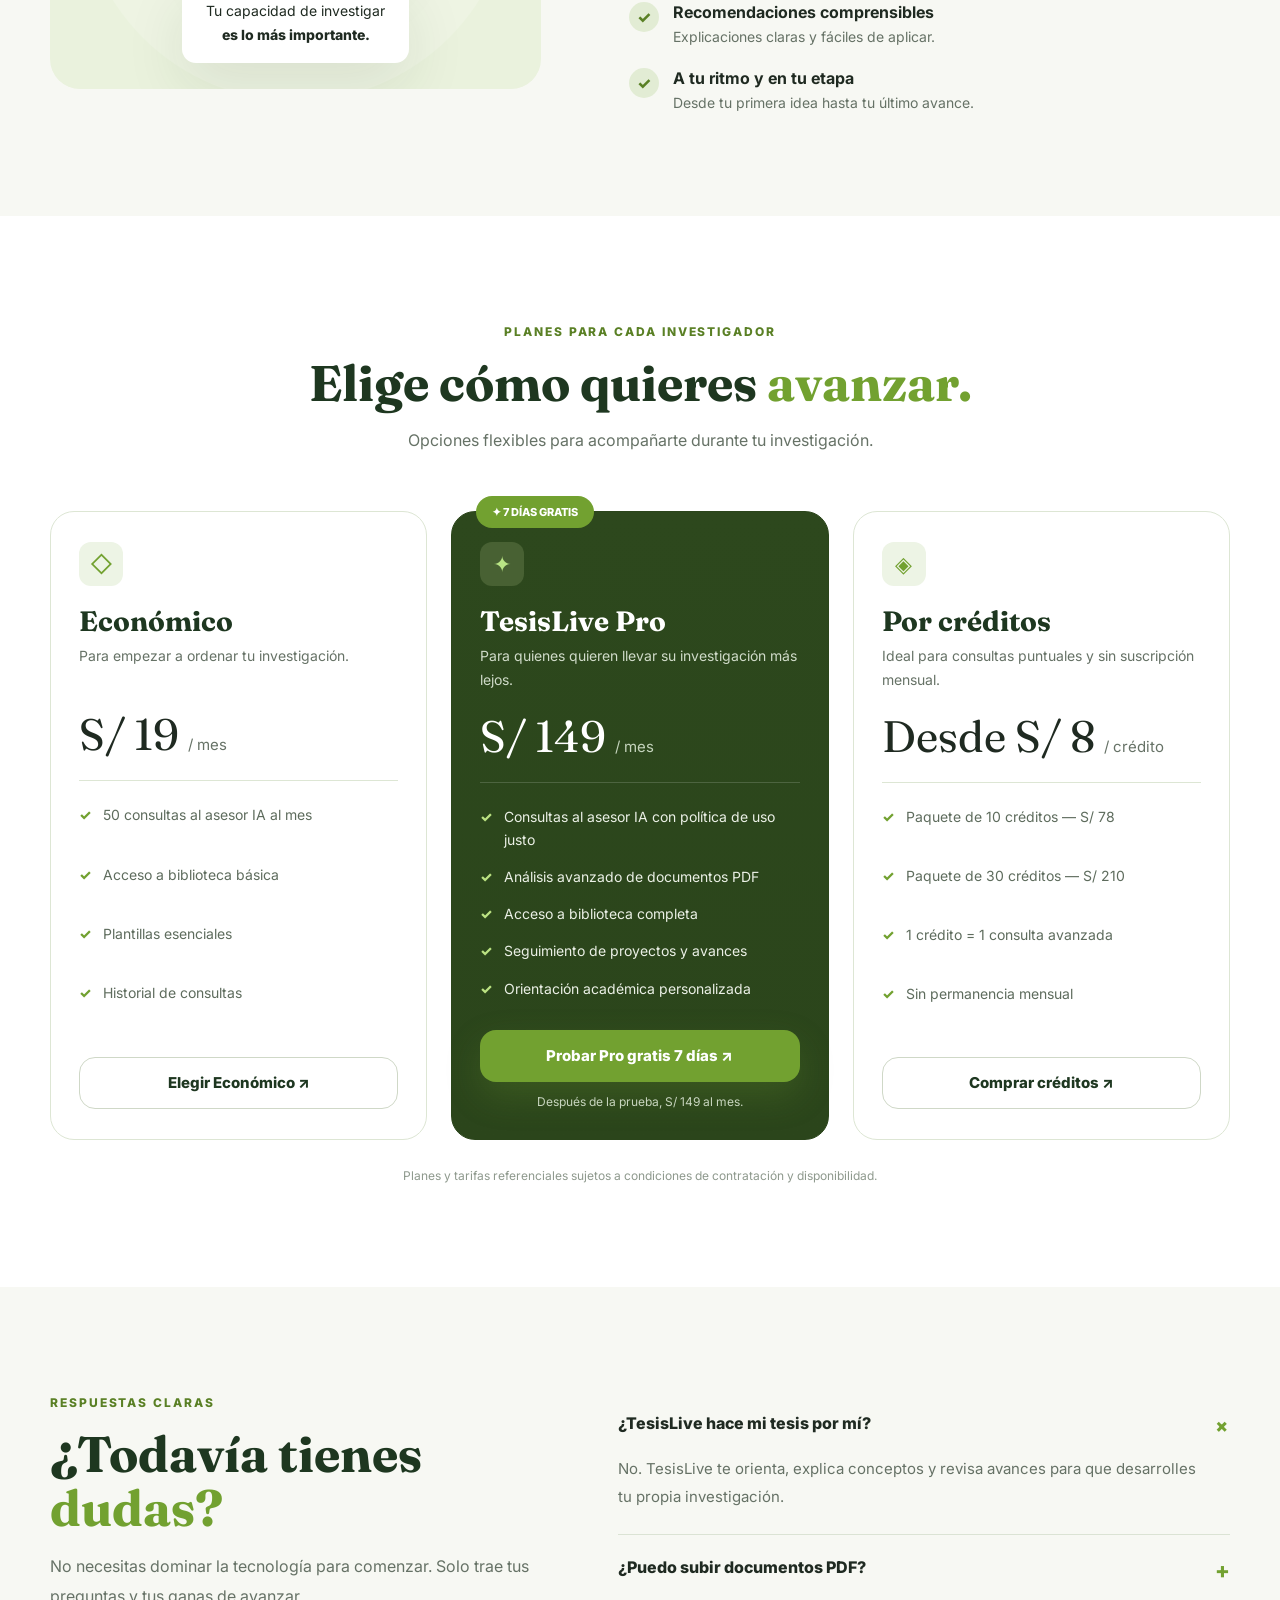
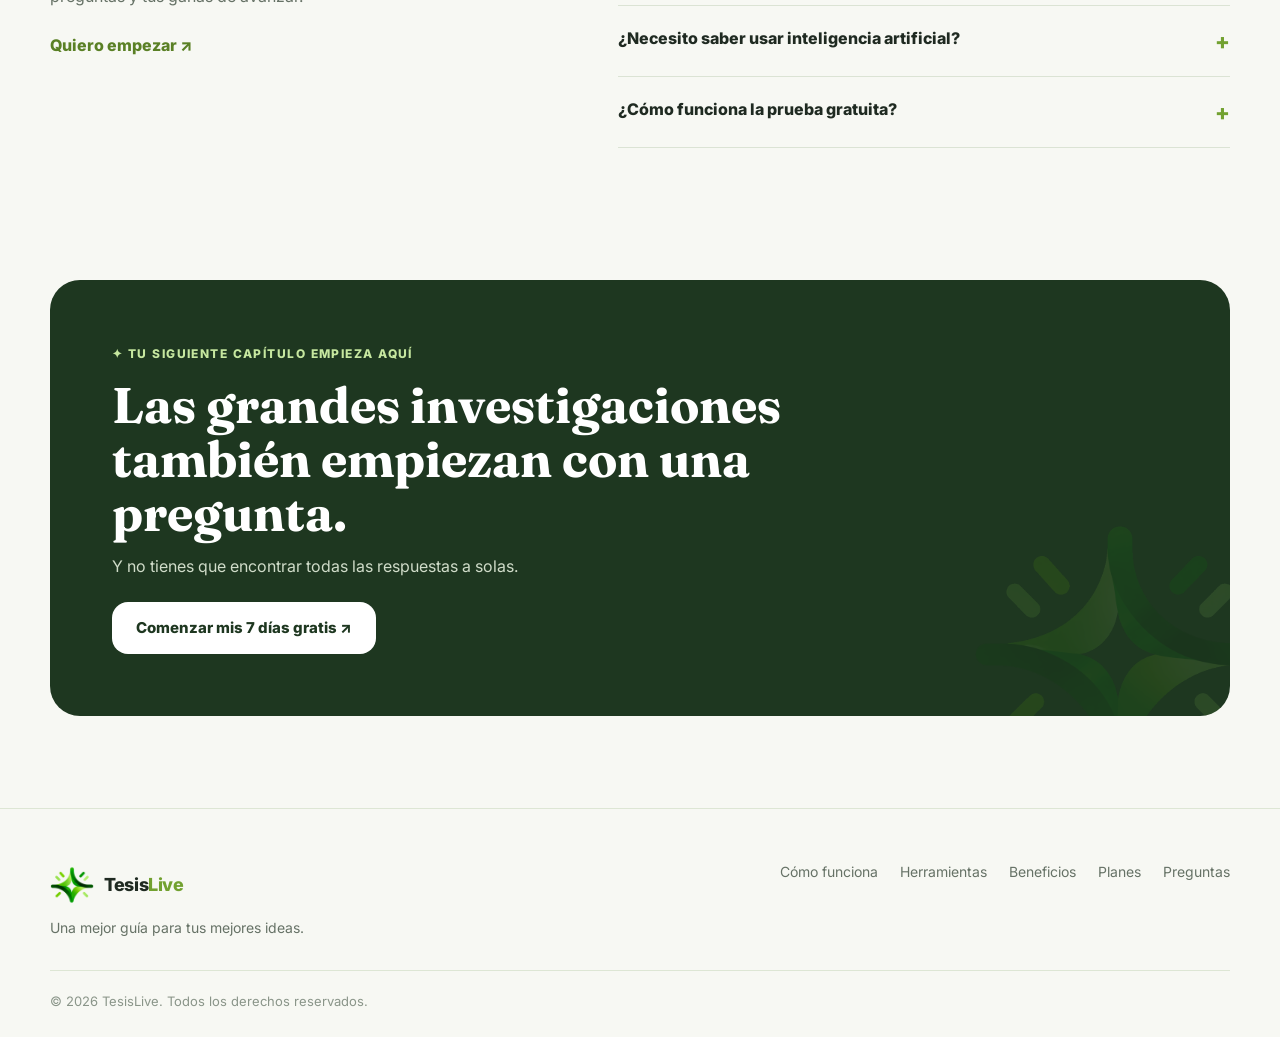
==== commit 72b40e2b: "Add files via upload" ====
--- a/index.html
+++ b/index.html
@@ -1,348 +1,505 @@
-<!DOCTYPE html>
-<html lang="es">
-<head>
-<meta charset="UTF-8">
-<meta name="viewport" content="width=device-width, initial-scale=1.0">
-<title>Tesis.Go — Tu asesor de IA para investigación académica</title>
-<link rel="preconnect" href="https://fonts.googleapis.com">
-<link rel="preconnect" href="https://fonts.gstatic.com" crossorigin>
-<link href="https://fonts.googleapis.com/css2?family=Fraunces:opsz,wght@9..144,400;9..144,500;9..144,600;9..144,700&family=Inter:wght@400;500;600;700&display=swap" rel="stylesheet">
-<link rel="stylesheet" href="landingpage.css">
-</head>
-<body>
-
-  <header class="navbar">
-    <div class="wrap navbar__inner">
-      <a href="#" class="logo">
-        <span class="logo__mark" aria-hidden="true">◆</span>
-        Tesis<span class="logo__accent">.Go</span>
-      </a>
-
-      <nav class="nav-links">
-        <a href="#recursos">Recursos</a>
-        <a href="#beneficios">Beneficios</a>
-        <a href="#nosotros">¿Quiénes somos?</a>
-        <a href="#planes">Planes</a>
-        <a href="#contacto">Contáctanos</a>
-      </nav>
-
-      <div class="navbar__actions">
-        <a href="login.html" class="btn btn--text">Iniciar sesión</a>
-        <a href="register.html" class="btn btn--outline">Regístrate</a>
-      </div>
-    </div>
-  </header>
-
-  <main>
-    <!-- HERO -->
-    <section class="hero">
-      <div class="wrap hero__inner">
-        <div class="hero__copy">
-          <p class="eyebrow">Asesoría académica con IA</p>
-          <h1>
-            Tu tesis avanza mejor<br>
-            con un asesor <em>que nunca duerme</em>.
-          </h1>
-          <p class="hero__lead">
-            Tesis.Go te acompaña en cada etapa de tu investigación — tesis, papers
-            o trabajos académicos — resolviendo dudas, ordenando tus ideas y
-            guiándote paso a paso. No hace el trabajo por ti: te ayuda a hacerlo bien.
-          </p>
-          <div class="hero__actions">
-            <a href="#" class="btn btn--primary">Prueba gratis 7 días</a>
-            <a href="#recursos" class="btn btn--ghost">Ver cómo funciona</a>
-          </div>
-          <p class="hero__note">Para estudiantes de cualquier universidad · sin tarjeta de crédito</p>
-        </div>
-
-        <div class="hero__art" aria-hidden="true">
-          <svg viewBox="0 0 420 360" xmlns="http://www.w3.org/2000/svg" role="img" aria-label="Vista previa del chat de asesoría de Tesis.Go">
-            <rect x="0" y="0" width="420" height="360" rx="24" class="art-bg"/>
-            <rect x="28" y="28" width="364" height="52" rx="12" class="art-card"/>
-            <circle cx="56" cy="54" r="12" class="art-dot"/>
-            <rect x="80" y="46" width="140" height="8" rx="4" class="art-line-strong"/>
-            <rect x="80" y="60" width="90" height="6" rx="3" class="art-line-soft"/>
-
-            <rect x="28" y="96" width="230" height="70" rx="14" class="art-bubble"/>
-            <rect x="46" y="114" width="150" height="8" rx="4" class="art-line-onbubble"/>
-            <rect x="46" y="130" width="180" height="8" rx="4" class="art-line-onbubble"/>
-            <rect x="46" y="146" width="110" height="8" rx="4" class="art-line-onbubble"/>
-
-            <rect x="162" y="182" width="230" height="70" rx="14" class="art-bubble art-bubble--accent"/>
-            <rect x="180" y="200" width="160" height="8" rx="4" class="art-line-onaccent"/>
-            <rect x="180" y="216" width="120" height="8" rx="4" class="art-line-onaccent"/>
-            <rect x="180" y="232" width="140" height="8" rx="4" class="art-line-onaccent"/>
-
-            <rect x="28" y="284" width="364" height="48" rx="24" class="art-input"/>
-            <rect x="48" y="304" width="180" height="8" rx="4" class="art-line-soft"/>
-            <circle cx="368" cy="308" r="16" class="art-send"/>
-          </svg>
-        </div>
-      </div>
-    </section>
-
-    <!-- UNIVERSIDADES -->
-    <section class="universities">
-      <div class="wrap">
-        <p class="universities__label">Usado por estudiantes de universidades como</p>
-        <div class="universities__track-wrap">
-          <div class="universities__track">
-            <img src="https://thumb.wikimedia.org/wikipedia/commons/thumb/5/50/Utplogonuevo.svg/960px-Utplogonuevo.svg.png?utm_source=es.wikipedia.org&utm_campaign=index&utm_content=thumbnail" alt="UTP">
-            <img src="https://d30mzt1bxg5llt.cloudfront.net/public/uploads/images/LOGOTIPO_PRINCIPAL_NEGATIVO_B-N_CMYK.png" alt="Universidad">
-            <img src="https://images.seeklogo.com/logo-png/17/2/universidad-cesar-vallejo-logo-png_seeklogo-179378.png" alt="Universidad César Vallejo">
-            <img src="https://upload.wikimedia.org/wikipedia/commons/c/ce/Logo_Universidad_Norbert_Wiener_Powered_by_ASU.png?utm_source=es.wikipedia.org&utm_campaign=index&utm_content=original" alt="Universidad Norbert Wiener">
-            <img src="https://upload.wikimedia.org/wikipedia/commons/a/a0/Universidad_de_Lima_logo.png?utm_source=es.wikipedia.org&utm_campaign=index&utm_content=original" alt="Universidad de Lima">
-            <img src="https://secgen.unmsm.edu.pe/wp-content/uploads/2026/04/unmsm.png" alt="UNMSM">
-            <img src="https://upload.wikimedia.org/wikipedia/commons/f/f7/Uni-logo_transparente_granate.png?utm_source=es.wikipedia.org&utm_campaign=index&utm_content=original" alt="UNI">
-            <!-- duplicado para loop continuo -->
-            <img src="https://thumb.wikimedia.org/wikipedia/commons/thumb/5/50/Utplogonuevo.svg/960px-Utplogonuevo.svg.png?utm_source=es.wikipedia.org&utm_campaign=index&utm_content=thumbnail" alt="" aria-hidden="true">
-            <img src="https://d30mzt1bxg5llt.cloudfront.net/public/uploads/images/LOGOTIPO_PRINCIPAL_NEGATIVO_B-N_CMYK.png" alt="" aria-hidden="true">
-            <img src="https://images.seeklogo.com/logo-png/17/2/universidad-cesar-vallejo-logo-png_seeklogo-179378.png" alt="" aria-hidden="true">
-            <img src="https://upload.wikimedia.org/wikipedia/commons/c/ce/Logo_Universidad_Norbert_Wiener_Powered_by_ASU.png?utm_source=es.wikipedia.org&utm_campaign=index&utm_content=original" alt="" aria-hidden="true">
-            <img src="https://upload.wikimedia.org/wikipedia/commons/a/a0/Universidad_de_Lima_logo.png?utm_source=es.wikipedia.org&utm_campaign=index&utm_content=original" alt="" aria-hidden="true">
-            <img src="https://secgen.unmsm.edu.pe/wp-content/uploads/2026/04/unmsm.png" alt="" aria-hidden="true">
-            <img src="https://upload.wikimedia.org/wikipedia/commons/f/f7/Uni-logo_transparente_granate.png?utm_source=es.wikipedia.org&utm_campaign=index&utm_content=original" alt="" aria-hidden="true">
-            <!-- segunda copia extra para asegurar el loop sin cortes -->
-            <img src="https://thumb.wikimedia.org/wikipedia/commons/thumb/5/50/Utplogonuevo.svg/960px-Utplogonuevo.svg.png?utm_source=es.wikipedia.org&utm_campaign=index&utm_content=thumbnail" alt="" aria-hidden="true">
-            <img src="https://d30mzt1bxg5llt.cloudfront.net/public/uploads/images/LOGOTIPO_PRINCIPAL_NEGATIVO_B-N_CMYK.png" alt="" aria-hidden="true">
-            <img src="https://images.seeklogo.com/logo-png/17/2/universidad-cesar-vallejo-logo-png_seeklogo-179378.png" alt="" aria-hidden="true">
-            <img src="https://upload.wikimedia.org/wikipedia/commons/c/ce/Logo_Universidad_Norbert_Wiener_Powered_by_ASU.png?utm_source=es.wikipedia.org&utm_campaign=index&utm_content=original" alt="" aria-hidden="true">
-            <img src="https://upload.wikimedia.org/wikipedia/commons/a/a0/Universidad_de_Lima_logo.png?utm_source=es.wikipedia.org&utm_campaign=index&utm_content=original" alt="" aria-hidden="true">
-            <img src="https://secgen.unmsm.edu.pe/wp-content/uploads/2026/04/unmsm.png" alt="" aria-hidden="true">
-            <img src="https://upload.wikimedia.org/wikipedia/commons/f/f7/Uni-logo_transparente_granate.png?utm_source=es.wikipedia.org&utm_campaign=index&utm_content=original" alt="" aria-hidden="true">
-          </div>
-        </div>
-      </div>
-    </section>
-
-    <!-- RECURSOS -->
-    <section id="recursos" class="features">
-      <div class="wrap">
-        <div class="features__grid">
-
-          <article class="feature">
-            <div class="feature__icon">
-              <svg viewBox="0 0 24 24"><path d="M12 3a5 5 0 0 1 5 5c0 2.2-1.3 3.4-2.2 4.3-.7.7-1.1 1.2-1.2 2H10.4c-.1-.8-.5-1.3-1.2-2C8.3 11.4 7 10.2 7 8a5 5 0 0 1 5-5Z"/><path d="M9.5 17h5"/><path d="M10 20h4"/></svg>
-            </div>
-            <h3>Asesor de IA</h3>
-            <p>Resuelve dudas metodológicas en cada etapa de tu investigación, 24/7.</p>
-          </article>
-
-          <article class="feature">
-            <div class="feature__icon">
-              <svg viewBox="0 0 24 24"><path d="M4 5a2 2 0 0 1 2-2h8l6 6v10a2 2 0 0 1-2 2H6a2 2 0 0 1-2-2Z"/><path d="M14 3v6h6"/></svg>
-            </div>
-            <h3>Biblioteca propia</h3>
-            <p>Guías, plantillas y recursos metodológicos organizados por tipo y tema.</p>
-          </article>
-
-          <article class="feature">
-            <div class="feature__icon">
-              <svg viewBox="0 0 24 24"><circle cx="11" cy="11" r="7"/><path d="m21 21-4.3-4.3"/></svg>
-            </div>
-            <h3>Búsqueda académica</h3>
-            <p>Encuentra papers reales conectando con bases como Scopus y Web of Science.</p>
-          </article>
-
-          <article class="feature">
-            <div class="feature__icon">
-              <svg viewBox="0 0 24 24"><path d="M4 19V5"/><path d="M4 19h16"/><rect x="7" y="11" width="3" height="8"/><rect x="12" y="7" width="3" height="12"/><rect x="17" y="13" width="3" height="6"/></svg>
-            </div>
-            <h3>Progreso claro</h3>
-            <p>Visualiza el avance de tu proyecto y retoma justo donde lo dejaste.</p>
-          </article>
-
-          <article class="feature">
-            <div class="feature__icon">
-              <svg viewBox="0 0 24 24"><path d="M12 2 2 7l10 5 10-5-10-5Z"/><path d="M2 17l10 5 10-5"/><path d="M2 12l10 5 10-5"/></svg>
-            </div>
-            <h3>Pensado para tu U</h3>
-            <p>Se integra como beneficio institucional, respaldando tu formación académica.</p>
-          </article>
-
-        </div>
-      </div>
-    </section>
-
-    <!-- BENEFICIOS -->
-    <section id="beneficios" class="benefits">
-      <div class="wrap benefits__inner">
-        <div class="benefits__copy">
-          <p class="eyebrow">Por qué usar Tesis.Go</p>
-          <h2>Investigar bien no debería depender de la suerte.</h2>
-          <p class="section-lead">
-            No todos tienen un asesor disponible cuando más lo necesitan.
-            Tesis.Go pone ese acompañamiento al alcance de cualquier estudiante,
-            sin importar la universidad en la que estudie.
-          </p>
-        </div>
-
-        <ul class="benefits__list">
-          <li>
-            <span class="benefits__check" aria-hidden="true">✓</span>
-            <div>
-              <h3>Ahorra tiempo real</h3>
-              <p>Deja de perder horas buscando por dónde empezar: el asesor te ordena el camino.</p>
-            </div>
-          </li>
-          <li>
-            <span class="benefits__check" aria-hidden="true">✓</span>
-            <div>
-              <h3>Escribe con más rigor</h3>
-              <p>Recibe observaciones sobre estructura, coherencia y metodología antes de entregar.</p>
-            </div>
-          </li>
-          <li>
-            <span class="benefits__check" aria-hidden="true">✓</span>
-            <div>
-              <h3>Reduce la ansiedad de la tesis</h3>
-              <p>Consulta tus dudas al momento, sin esperar el horario de asesoría de tu asesor.</p>
-            </div>
-          </li>
-          <li>
-            <span class="benefits__check" aria-hidden="true">✓</span>
-            <div>
-              <h3>Construye el hábito de investigar</h3>
-              <p>No solo te ayuda a entregar: te enseña a sostener el proceso en tu próximo trabajo.</p>
-            </div>
-          </li>
-        </ul>
-      </div>
-    </section>
-
-    <!-- QUIÉNES SOMOS -->
-    <section id="nosotros" class="about">
-      <div class="wrap about__inner">
-        <p class="eyebrow">¿Quiénes somos?</p>
-        <h2>Creemos que toda investigación merece un buen acompañamiento.</h2>
-        <p class="section-lead">
-          Somos un equipo que vio de cerca lo solitario que puede ser hacer una tesis
-          o un trabajo académico: dudas que nadie responde a tiempo, procesos que se
-          sienten confusos y estudiantes que abandonan no por falta de capacidad, sino
-          por falta de guía. Construimos Tesis.Go para cambiar eso: un asesor accesible
-          para cualquier estudiante, en cualquier universidad, en cualquier etapa de su
-          investigación.
-        </p>
-      </div>
-    </section>
-
-    <!-- PLANES -->
-    <section id="planes" class="pricing">
-      <div class="wrap">
-        <div class="pricing__head">
-          <p class="eyebrow">Planes</p>
-          <h2>Elige cómo quieres avanzar</h2>
-          <p class="section-lead">Precios referenciales. Sin permanencia, cancela cuando quieras.</p>
-        </div>
-
-        <div class="pricing__grid">
-
-          <article class="plan">
-            <h3>Económico</h3>
-            <p class="plan__desc">Para empezar a ordenar tu investigación.</p>
-            <p class="plan__price">S/ 19<span>/mes</span></p>
-            <ul class="plan__features">
-              <li>50 consultas al asesor de IA al mes</li>
-              <li>Acceso a biblioteca básica</li>
-              <li>Plantillas esenciales</li>
-              <li>Historial limitado</li>
-            </ul>
-            <a href="#" class="btn btn--outline plan__cta">Elegir plan</a>
-          </article>
-
-          <article class="plan plan--featured">
-            <p class="plan__badge">Más flexible</p>
-            <h3>Pro Ilimitado</h3>
-            <p class="plan__desc">Para quien investiga de forma constante.</p>
-            <p class="plan__price">S/ 149<span>/mes</span></p>
-            <ul class="plan__features">
-              <li>Consultas ilimitadas al asesor de IA</li>
-              <li>Biblioteca completa</li>
-              <li>Búsqueda en Scopus / Web of Science</li>
-              <li>Exportación de referencias y soporte prioritario</li>
-            </ul>
-            <a href="#" class="btn btn--primary plan__cta">Elegir Pro Ilimitado</a>
-          </article>
-
-          <article class="plan">
-            <h3>Por créditos</h3>
-            <p class="plan__desc">Ideal para consultas puntuales, no para uso frecuente.</p>
-            <p class="plan__price">Desde S/ 8<span>/crédito</span></p>
-            <ul class="plan__features">
-              <li>Paquete 10 créditos — S/ 78</li>
-              <li>Paquete 30 créditos — S/ 210</li>
-              <li>1 crédito = 1 consulta avanzada</li>
-              <li>Los créditos no caducan</li>
-            </ul>
-            <a href="#" class="btn btn--outline plan__cta">Comprar créditos</a>
-            <p class="plan__note">Desde ~20 consultas al mes.</p>
-          </article>
-
-        </div>
-      </div>
-    </section>
-
-    <!-- CONTACTO -->
-    <section id="contacto" class="contact">
-      <div class="wrap contact__inner">
-        <div class="contact__copy">
-          <p class="eyebrow">Contáctanos</p>
-          <h2>¿Tienes dudas o quieres llevar Tesis.Go a tu universidad?</h2>
-          <p class="section-lead">Escríbenos y te respondemos a la brevedad.</p>
-
-          <ul class="contact__details">
-            <li><strong>Correo:</strong> hola@tesis.go</li>
-            <li><strong>Teléfono:</strong> +51 999 999 999</li>
-            <li><strong>Ubicación:</strong> Lima, Perú</li>
-          </ul>
-        </div>
-
-        <form class="contact__form">
-          <label>
-            Nombre
-            <input type="text" placeholder="Tu nombre">
-          </label>
-          <label>
-            Correo
-            <input type="email" placeholder="tucorreo@ejemplo.com">
-          </label>
-          <label>
-            Mensaje
-            <textarea rows="4" placeholder="Cuéntanos en qué podemos ayudarte"></textarea>
-          </label>
-          <button type="submit" class="btn btn--primary">Enviar mensaje</button>
-        </form>
-      </div>
-    </section>
-
-    <!-- CTA final -->
-    <section class="cta-final">
-      <div class="wrap cta-final__inner">
-        <h2>Investiga con respaldo, no solo con esfuerzo.</h2>
-        <p>Únete gratis y empieza tu próxima etapa de investigación con Tesis.Go.</p>
-        <a href="#" class="btn btn--primary">Prueba gratis 7 días</a>
-      </div>
-    </section>
-  </main>
-
-  <footer class="footer">
-    <div class="wrap footer__inner">
-      <a href="#" class="logo logo--footer">
-        <span class="logo__mark" aria-hidden="true">◆</span>
-        Tesis<span class="logo__accent">.Go</span>
-      </a>
-
-      <nav class="footer__links">
-        <a href="#recursos">Recursos</a>
-        <a href="#beneficios">Beneficios</a>
-        <a href="#nosotros">¿Quiénes somos?</a>
-        <a href="#planes">Planes</a>
-        <a href="#contacto">Contáctanos</a>
-      </nav>
-
-      <p class="footer__copy">© 2026 Tesis.Go. Todos los derechos reservados.</p>
-    </div>
-  </footer>
-
-</body>
-</html>
+<!DOCTYPE html>
+<html lang="es">
+<head>
+  <meta charset="UTF-8" />
+  <meta name="viewport" content="width=device-width, initial-scale=1.0" />
+  <title>TesisLive | Tu investigación, mejor acompañada</title>
+  <meta name="description" content="TesisLive te ayuda a revisar avances, entender errores y mejorar tu investigación con orientación académica apoyada por IA.">
+  <link rel="icon" href="assets/logo-icono.png" />
+  <link rel="preconnect" href="https://fonts.googleapis.com">
+  <link rel="preconnect" href="https://fonts.gstatic.com" crossorigin>
+  <link href="https://fonts.googleapis.com/css2?family=Fraunces:opsz,wght@9..144,500;9..144,600;9..144,700&family=Inter:wght@400;500;600;700;800&display=swap" rel="stylesheet">
+  <link rel="stylesheet" href="style.css" />
+  <script src="script.js" defer></script>
+</head>
+<body>
+
+  <header class="site-header">
+    <div class="container navbar">
+      <a href="#inicio" class="brand">
+        <img src="assets/logo-icono.png" alt="Logo de TesisLive">
+        <span>Tesis<span class="brand-accent">Live</span></span>
+      </a>
+
+      <nav class="desktop-nav">
+        <a href="#como-funciona">Cómo funciona</a>
+        <a href="#herramientas">Herramientas</a>
+        <a href="#beneficios">Beneficios</a>
+        <a href="#planes">Planes</a>
+        <a href="#preguntas">Preguntas</a>
+      </nav>
+
+      <div class="header-actions">
+        <a href="login.html" class="login-link">Ingresar</a>
+        <a href="register.html" class="btn btn-dark">Empezar gratis <span>↗</span></a>
+
+        <button class="menu-toggle" type="button" aria-label="Abrir menú" aria-expanded="false">
+          <span></span>
+          <span></span>
+          <span></span>
+        </button>
+      </div>
+    </div>
+
+    <nav class="mobile-nav" hidden>
+      <a href="#como-funciona">Cómo funciona</a>
+      <a href="#herramientas">Herramientas</a>
+      <a href="#beneficios">Beneficios</a>
+      <a href="#planes">Planes</a>
+      <a href="#preguntas">Preguntas</a>
+      <a href="login.html">Ingresar</a>
+      <a href="register.html">Empezar gratis ↗</a>
+    </nav>
+  </header>
+
+  <main id="inicio">
+    <section class="hero">
+      <div class="hero-glow hero-glow-left"></div>
+      <div class="hero-glow hero-glow-right"></div>
+
+      <div class="container hero-grid">
+        <div class="hero-copy reveal">
+          <div class="hero-pill">
+            <span class="hero-pill-dot"></span>
+            TU COMPAÑERO DE INVESTIGACIÓN
+          </div>
+
+          <h1>
+            Tu próxima gran idea<br>
+            merece una<br>
+            <span>mejor guía.</span>
+          </h1>
+
+          <p class="hero-text">
+            No tienes que resolverlo todo a solas. Revisa tus avances,
+            entiende tus errores y encuentra el siguiente paso en tu
+            tesis o trabajo académico.
+          </p>
+
+          <div class="hero-actions">
+            <a href="register.html" class="btn btn-primary">Probar gratis 7 días <span>↗</span></a>
+            <a href="#como-funciona" class="btn btn-outline"><span class="play-icon">▶</span> Ver cómo funciona</a>
+          </div>
+
+          <div class="hero-proof">
+            <div class="hero-proof-icon">✓</div>
+            <div>
+              <strong>Una IA que te orienta, no que hace tu trabajo.</strong>
+              <p>Aprende a investigar con confianza y autonomía.</p>
+            </div>
+          </div>
+
+          <div class="hero-bottom-line">
+            <span>MENOS DUDAS. MÁS CLARIDAD.</span>
+            <div></div>
+            <span>APRENDE · REVISA · AVANZA</span>
+          </div>
+        </div>
+
+        <div class="hero-preview reveal">
+          <div class="preview-rings"></div>
+
+          <div class="floating-tag floating-top">
+            <span>✓</span> Tu progreso importa
+          </div>
+
+          <div class="preview-card">
+            <div class="preview-head">
+              <div class="preview-brand">
+                <img src="assets/logo-icono.png" alt="">
+                <strong>Tesis<span>Live</span></strong>
+                <small>/ Asesor académico</small>
+              </div>
+              <div class="preview-dots">
+                <i></i><i></i><i></i>
+              </div>
+            </div>
+
+            <div class="preview-body">
+              <div class="preview-title-row">
+                <h3>Revisión de documento</h3>
+                <span class="preview-example">• Vista de ejemplo</span>
+              </div>
+
+              <div class="document-card">
+                <div class="document-icon">▤</div>
+                <div class="document-meta">
+                  <strong>Mi_primer_avance.pdf</strong>
+                  <small>20 páginas · Documento de investigación</small>
+                </div>
+                <div class="document-menu">···</div>
+              </div>
+
+              <div class="issues-head">
+                <strong>Puntos para mejorar</strong>
+                <span>3 observaciones</span>
+              </div>
+
+              <div class="issue-row">
+                <span class="issue-index issue-yellow">01</span>
+                <div class="issue-copy">
+                  <strong>Delimita tu objetivo</strong>
+                  <p>Página 4 · Especifica la población que estudiarás.</p>
+                </div>
+                <span class="issue-arrow">↗</span>
+              </div>
+
+              <div class="issue-row">
+                <span class="issue-index issue-green">02</span>
+                <div class="issue-copy">
+                  <strong>Conecta problema y objetivos</strong>
+                  <p>Página 7 · Revisa la coherencia entre ambos.</p>
+                </div>
+                <span class="issue-arrow">↗</span>
+              </div>
+
+              <div class="issue-row">
+                <span class="issue-index issue-blue">03</span>
+                <div class="issue-copy">
+                  <strong>Fortalece tus fuentes</strong>
+                  <p>Página 12 · Sustenta tus afirmaciones con evidencia.</p>
+                </div>
+                <span class="issue-arrow">↗</span>
+              </div>
+
+              <div class="advisor-tip">
+                <span>✦</span>
+                <p><strong>Vas por buen camino.</strong> Te explico qué mejorar y por qué, para que tú decidas cómo hacerlo.</p>
+              </div>
+            </div>
+          </div>
+
+          
+        </div>
+      </div>
+    </section>
+
+    <section class="universities reveal">
+      <div class="container">
+        <p class="universities-title">Usado por estudiantes de universidades como</p>
+      </div>
+
+      <div class="universities-mask">
+        <div class="universities-track" id="universities-track">
+          <div class="universities-set">
+            <a href="https://www.utp.edu.pe/" target="_blank" rel="noopener noreferrer" aria-label="UTP">
+              <img src="https://thumb.wikimedia.org/wikipedia/commons/thumb/5/50/Utplogonuevo.svg/960px-Utplogonuevo.svg.png" alt="UTP">
+            </a>
+
+            <a href="https://www.upn.edu.pe/" target="_blank" rel="noopener noreferrer" aria-label="UPN">
+              <img src="https://d30mzt1bxg5llt.cloudfront.net/public/uploads/images/LOGOTIPO_PRINCIPAL_NEGATIVO_B-N_CMYK.png" alt="UPN">
+            </a>
+
+            <a href="https://www.ucv.edu.pe/" target="_blank" rel="noopener noreferrer" aria-label="Universidad César Vallejo">
+              <img src="https://images.seeklogo.com/logo-png/17/2/universidad-cesar-vallejo-logo-png_seeklogo-179378.png" alt="Universidad César Vallejo">
+            </a>
+
+            <a href="https://uwiener.edu.pe/" target="_blank" rel="noopener noreferrer" aria-label="Universidad Norbert Wiener">
+              <img src="https://upload.wikimedia.org/wikipedia/commons/c/ce/Logo_Universidad_Norbert_Wiener_Powered_by_ASU.png" alt="Universidad Norbert Wiener">
+            </a>
+
+            <a href="https://www.ulima.edu.pe/" target="_blank" rel="noopener noreferrer" aria-label="Universidad de Lima">
+              <img src="https://upload.wikimedia.org/wikipedia/commons/a/a0/Universidad_de_Lima_logo.png" alt="Universidad de Lima">
+            </a>
+
+            <a href="https://unmsm.edu.pe/" target="_blank" rel="noopener noreferrer" aria-label="UNMSM">
+              <img src="https://secgen.unmsm.edu.pe/wp-content/uploads/2026/04/unmsm.png" alt="UNMSM">
+            </a>
+
+            <a href="https://www.uni.edu.pe/" target="_blank" rel="noopener noreferrer" aria-label="UNI">
+              <img src="https://upload.wikimedia.org/wikipedia/commons/f/f7/Uni-logo_transparente_granate.png" alt="UNI">
+            </a>
+          </div>
+        </div>
+      </div>
+    </section>
+
+    <section class="section steps" id="como-funciona">
+      <div class="container">
+        <div class="section-heading centered reveal">
+          <span class="section-kicker">ASÍ DE SENCILLO</span>
+          <h2>Investigar no tiene por qué sentirse <span>complicado.</span></h2>
+          <p>En tres pasos, pasas de no saber por dónde seguir a tener un camino mucho más claro.</p>
+        </div>
+
+        <div class="steps-grid">
+          <article class="step-card reveal">
+            <div class="step-top"><span>01 /</span><span>↥</span></div>
+            <div class="step-visual step-upload">
+              <div class="fake-file">
+                <span class="pdf-badge">PDF</span>
+                <div>
+                  <strong>Tu avance</strong>
+                  <i></i><i></i><i></i>
+                </div>
+              </div>
+              <small>+ Subir documento</small>
+            </div>
+            <h3>Comparte tu avance</h3>
+            <p>Sube tu documento o plantea tu duda académica en lenguaje sencillo.</p>
+          </article>
+
+          <article class="step-card reveal">
+            <div class="step-top"><span>02 /</span><span>✦</span></div>
+            <div class="step-visual step-review">
+              <div class="review-sheet">
+                <i></i><i></i><i class="highlight"></i><i></i><i class="highlight"></i>
+              </div>
+              <small>Observación encontrada ✓</small>
+            </div>
+            <h3>Entiende qué mejorar</h3>
+            <p>Recibe observaciones claras sobre estructura, metodología y coherencia.</p>
+          </article>
+
+          <article class="step-card reveal">
+            <div class="step-top"><span>03 /</span><span>↗</span></div>
+            <div class="step-visual step-progress">
+              <div class="progress-box">
+                <span>Tu progreso</span>
+                <strong>Un paso más cerca</strong>
+                <div class="progress-bar"><b></b></div>
+                <small>✓ Revisado · → Siguiente paso</small>
+              </div>
+            </div>
+            <h3>Avanza con claridad</h3>
+            <p>Aplica las sugerencias y sigue construyendo tu investigación con seguridad.</p>
+          </article>
+        </div>
+      </div>
+    </section>
+
+    <section class="section features" id="herramientas">
+      <div class="container">
+        <div class="features-top reveal">
+          <div>
+            <span class="section-kicker">HECHO PARA INVESTIGADORES REALES</span>
+            <h2>Todo lo que necesitas.<br><span>Sin complicarte.</span></h2>
+          </div>
+          <p>Un espacio donde tus dudas, tus documentos y tus recursos trabajan juntos.</p>
+        </div>
+
+        <div class="features-grid">
+          <article class="feature-highlight reveal">
+            <span class="feature-tag">✦ LA HERRAMIENTA ESTRELLA</span>
+            <h3>Una segunda mirada para tu investigación.</h3>
+            <p>
+              Pregunta lo que no entiendas y revisa tus textos con observaciones
+              que te ayuden a pensar mejor, sin reemplazar tu esfuerzo.
+            </p>
+
+            <div class="demo-chat">
+              <div class="demo-user">¿Mi objetivo de investigación está bien planteado?</div>
+              <div class="demo-ai">
+                <span>✦</span>
+                <div>
+                  Podemos revisarlo juntos. Primero, verifiquemos si tu objetivo
+                  indica <strong>qué estudiarás, con quiénes y para qué</strong>.
+                </div>
+              </div>
+            </div>
+          </article>
+
+          <div class="feature-side">
+            <article class="feature-small reveal">
+              <div class="feature-icon feature-lavender">▤</div>
+              <h3>Tu biblioteca, a mano.</h3>
+              <p>Accede a guías, plantillas y recursos metodológicos cuando los necesites.</p>
+            </article>
+
+            <article class="feature-small reveal">
+              <div class="feature-icon feature-peach">▥</div>
+              <h3>Todo tu avance, en orden.</h3>
+              <p>Organiza documentos y visualiza tu progreso sin perderte en el proceso.</p>
+            </article>
+          </div>
+        </div>
+      </div>
+    </section>
+
+    <section class="section mission" id="beneficios">
+      <div class="container mission-grid">
+        <div class="mission-visual reveal">
+          <div class="mission-ring"></div>
+          <div class="mission-logo">
+            <img src="assets/logo-icono.png" alt="Logo TesisLive">
+          </div>
+          <div class="mission-note">
+            Tu capacidad de investigar<br>
+            <strong>es lo más importante.</strong>
+          </div>
+        </div>
+
+        <div class="mission-copy reveal">
+          <span class="section-kicker">NUESTRA FORMA DE ENTENDER LA IA</span>
+          <h2>No escribimos tu tesis.<br><span>Te ayudamos a avanzar.</span></h2>
+          <p>
+            La investigación tiene valor porque las ideas son tuyas.
+            TesisLive te acompaña cuando algo no está claro, explicándote
+            cómo mejorar para que tomes mejores decisiones.
+          </p>
+
+          <div class="mission-list">
+            <div>
+              <span>✓</span>
+              <div>
+                <strong>Orientación, no sustitución</strong>
+                <small>Tu criterio y tu trabajo van primero.</small>
+              </div>
+            </div>
+            <div>
+              <span>✓</span>
+              <div>
+                <strong>Recomendaciones comprensibles</strong>
+                <small>Explicaciones claras y fáciles de aplicar.</small>
+              </div>
+            </div>
+            <div>
+              <span>✓</span>
+              <div>
+                <strong>A tu ritmo y en tu etapa</strong>
+                <small>Desde tu primera idea hasta tu último avance.</small>
+              </div>
+            </div>
+          </div>
+        </div>
+      </div>
+    </section>
+
+    <section class="section pricing" id="planes">
+      <div class="container">
+        <div class="section-heading centered reveal">
+          <span class="section-kicker">PLANES PARA CADA INVESTIGADOR</span>
+          <h2>Elige cómo quieres <span>avanzar.</span></h2>
+          <p>Opciones flexibles para acompañarte durante tu investigación.</p>
+        </div>
+
+        <div class="pricing-grid">
+          <article class="price-card reveal">
+            <div class="price-icon">◇</div>
+            <h3>Económico</h3>
+            <p class="price-desc">Para empezar a ordenar tu investigación.</p>
+            <div class="price-amount">S/ 19 <span>/ mes</span></div>
+            <div class="price-divider"></div>
+            <ul class="price-list">
+              <li>50 consultas al asesor IA al mes</li>
+              <li>Acceso a biblioteca básica</li>
+              <li>Plantillas esenciales</li>
+              <li>Historial de consultas</li>
+            </ul>
+            <a href="register.html" class="btn btn-outline full">Elegir Económico ↗</a>
+          </article>
+
+          <article class="price-card featured reveal">
+            <div class="price-badge">✦ 7 DÍAS GRATIS</div>
+            <div class="price-icon">✦</div>
+            <h3>TesisLive Pro</h3>
+            <p class="price-desc">Para quienes quieren llevar su investigación más lejos.</p>
+            <div class="price-amount">S/ 149 <span>/ mes</span></div>
+            <div class="price-divider"></div>
+            <ul class="price-list">
+              <li>Consultas al asesor IA con política de uso justo</li>
+              <li>Análisis avanzado de documentos PDF</li>
+              <li>Acceso a biblioteca completa</li>
+              <li>Seguimiento de proyectos y avances</li>
+              <li>Orientación académica personalizada</li>
+            </ul>
+            <a href="register.html" class="btn btn-primary full">Probar Pro gratis 7 días ↗</a>
+            <p class="price-note">Después de la prueba, S/ 149 al mes.</p>
+          </article>
+
+          <article class="price-card reveal">
+            <div class="price-icon">◈</div>
+            <h3>Por créditos</h3>
+            <p class="price-desc">Ideal para consultas puntuales y sin suscripción mensual.</p>
+            <div class="price-amount">Desde S/ 8 <span>/ crédito</span></div>
+            <div class="price-divider"></div>
+            <ul class="price-list">
+              <li>Paquete de 10 créditos — S/ 78</li>
+              <li>Paquete de 30 créditos — S/ 210</li>
+              <li>1 crédito = 1 consulta avanzada</li>
+              <li>Sin permanencia mensual</li>
+            </ul>
+            <a href="register.html" class="btn btn-outline full">Comprar créditos ↗</a>
+          </article>
+        </div>
+
+        <p class="pricing-foot">Planes y tarifas referenciales sujetos a condiciones de contratación y disponibilidad.</p>
+      </div>
+    </section>
+
+    <section class="section faq" id="preguntas">
+      <div class="container faq-grid">
+        <div class="faq-intro reveal">
+          <span class="section-kicker">RESPUESTAS CLARAS</span>
+          <h2>¿Todavía tienes <span>dudas?</span></h2>
+          <p>No necesitas dominar la tecnología para comenzar. Solo trae tus preguntas y tus ganas de avanzar.</p>
+          <a href="register.html" class="faq-link">Quiero empezar ↗</a>
+        </div>
+
+        <div class="faq-list reveal">
+          <details open>
+            <summary>¿TesisLive hace mi tesis por mí? <span>+</span></summary>
+            <p>No. TesisLive te orienta, explica conceptos y revisa avances para que desarrolles tu propia investigación.</p>
+          </details>
+
+          <details>
+            <summary>¿Puedo subir documentos PDF? <span>+</span></summary>
+            <p>Sí. La plataforma está pensada para revisar documentos y devolverte observaciones útiles para mejorar tu trabajo.</p>
+          </details>
+
+          <details>
+            <summary>¿Necesito saber usar inteligencia artificial? <span>+</span></summary>
+            <p>No. Puedes escribir tus dudas de forma natural y recibir explicaciones claras y fáciles de entender.</p>
+          </details>
+
+          <details>
+            <summary>¿Cómo funciona la prueba gratuita? <span>+</span></summary>
+            <p>El plan Pro contempla un periodo inicial de 7 días. Las condiciones de activación y renovación se mostrarán durante el registro.</p>
+          </details>
+        </div>
+      </div>
+    </section>
+
+    <section class="final-cta">
+      <div class="container">
+        <div class="cta-box reveal">
+          <div class="cta-copy">
+            <span>✦ TU SIGUIENTE CAPÍTULO EMPIEZA AQUÍ</span>
+            <h2>Las grandes investigaciones también empiezan con una pregunta.</h2>
+            <p>Y no tienes que encontrar todas las respuestas a solas.</p>
+            <a href="register.html" class="btn btn-light">Comenzar mis 7 días gratis ↗</a>
+          </div>
+          <img src="assets/logo-icono.png" alt="" class="cta-logo-mark">
+        </div>
+      </div>
+    </section>
+  </main>
+
+  <footer class="site-footer">
+    <div class="container">
+      <div class="footer-top">
+        <div>
+          <a href="#inicio" class="brand footer-brand">
+            <img src="assets/logo-icono.png" alt="Logo de TesisLive">
+            <span>Tesis<span class="brand-accent">Live</span></span>
+          </a>
+          <p>Una mejor guía para tus mejores ideas.</p>
+        </div>
+
+        <nav class="footer-links">
+          <a href="#como-funciona">Cómo funciona</a>
+          <a href="#herramientas">Herramientas</a>
+          <a href="#beneficios">Beneficios</a>
+          <a href="#planes">Planes</a>
+          <a href="#preguntas">Preguntas</a>
+        </nav>
+      </div>
+
+      <div class="footer-bottom">
+        <span>© 2026 TesisLive. Todos los derechos reservados.</span>
+      </div>
+    </div>
+  </footer>
+
+</body>
+</html>
--- a/style.css
+++ b/style.css
@@ -0,0 +1,1345 @@
+:root{
+  --green:#72A130;
+  --green-dark:#5A8025;
+  --forest:#264428;
+  --forest-deep:#1E3720;
+  --cream:#F7F8F3;
+  --soft:#EEF3E5;
+  --soft-2:#E7F0DA;
+  --line:#DDE6D4;
+  --ink:#1F2A21;
+  --muted:#667266;
+  --white:#ffffff;
+  --shadow:0 24px 60px rgba(30,55,24,.10);
+  --radius:24px;
+}
+
+*{box-sizing:border-box}
+html{
+  scroll-behavior:smooth;
+  scroll-padding-top:100px;
+}
+body{
+  margin:0;
+  background:var(--cream);
+  color:var(--ink);
+  font-family:"Inter",sans-serif;
+  -webkit-font-smoothing:antialiased;
+}
+img{max-width:100%;display:block}
+a{text-decoration:none;color:inherit}
+button{font:inherit;cursor:pointer}
+h1,h2,h3,p{margin:0}
+h1,h2,h3{
+  font-family:"Fraunces",serif;
+  line-height:1.08;
+  color:var(--forest-deep);
+}
+.container{
+  width:min(1180px, calc(100% - 48px));
+  margin-inline:auto;
+}
+
+.btn{
+  display:inline-flex;
+  align-items:center;
+  justify-content:center;
+  gap:10px;
+  min-height:52px;
+  padding:14px 24px;
+  border-radius:16px;
+  font-size:15px;
+  font-weight:800;
+  transition:transform .25s ease, background .25s ease, border-color .25s ease, color .25s ease;
+  white-space:nowrap;
+}
+.btn:hover{transform:translateY(-2px)}
+.btn-primary{
+  background:var(--green);
+  color:#fff;
+  box-shadow:0 14px 35px rgba(114,161,48,.22);
+}
+.btn-primary:hover{background:var(--green-dark)}
+.btn-dark{
+  background:var(--forest-deep);
+  color:#fff;
+}
+.btn-outline{
+  background:#fff;
+  color:var(--forest-deep);
+  border:1px solid #cfd8c7;
+}
+.btn-light{
+  background:#fff;
+  color:var(--forest-deep);
+}
+.full{width:100%}
+
+:focus-visible{
+  outline:3px solid var(--green);
+  outline-offset:4px;
+}
+
+/* HEADER */
+.site-header{
+  position:sticky;
+  top:0;
+  z-index:100;
+  background:rgba(247,248,243,.93);
+  backdrop-filter:blur(12px);
+  border-bottom:1px solid var(--line);
+}
+.navbar{
+  height:84px;
+  display:flex;
+  align-items:center;
+  justify-content:space-between;
+  gap:20px;
+}
+.brand{
+  display:inline-flex;
+  align-items:center;
+  gap:10px;
+  font-size:18px;
+  font-weight:800;
+}
+.brand img{
+  width:44px;
+  height:44px;
+  object-fit:contain;
+}
+.brand > span{
+  font-size:18px;
+  font-weight:800;
+  letter-spacing:-.02em;
+}
+.brand-accent{color:var(--green)}
+.desktop-nav,
+.header-actions{
+  display:flex;
+  align-items:center;
+}
+.desktop-nav{
+  gap:34px;
+}
+.desktop-nav a,
+.login-link{
+  color:#4f5a50;
+  font-size:15px;
+  font-weight:700;
+  transition:color .2s ease;
+}
+.desktop-nav a:hover,
+.login-link:hover{
+  color:var(--green-dark);
+}
+.header-actions{
+  gap:20px;
+}
+.menu-toggle{
+  display:none;
+  border:none;
+  background:#fff;
+  width:44px;
+  height:44px;
+  border-radius:12px;
+  padding:10px;
+  border:1px solid var(--line);
+  flex-direction:column;
+  justify-content:center;
+  gap:5px;
+}
+.menu-toggle span{
+  display:block;
+  width:100%;
+  height:2px;
+  background:var(--forest-deep);
+  border-radius:10px;
+}
+.mobile-nav{
+  background:var(--cream);
+  border-top:1px solid var(--line);
+  padding:12px 24px 20px;
+}
+.mobile-nav a{
+  display:block;
+  padding:12px 0;
+  font-size:15px;
+  font-weight:700;
+  color:var(--forest-deep);
+}
+
+/* HERO */
+.hero{
+  position:relative;
+  overflow:hidden;
+  padding:72px 0 30px;
+}
+.hero-glow{
+  position:absolute;
+  border-radius:50%;
+  filter:blur(85px);
+  opacity:.45;
+  pointer-events:none;
+}
+.hero-glow-left{
+  width:360px;height:360px;
+  left:-160px;bottom:40px;
+  background:#edf5df;
+}
+.hero-glow-right{
+  width:480px;height:480px;
+  right:-120px;top:40px;
+  background:#eef4e6;
+}
+.hero-grid{
+  position:relative;
+  z-index:1;
+  display:grid;
+  grid-template-columns:1fr 1fr;
+  gap:62px;
+  align-items:center;
+}
+.hero-pill{
+  display:inline-flex;
+  align-items:center;
+  gap:10px;
+  background:#eaf1da;
+  border:1px solid #d6e2be;
+  border-radius:999px;
+  padding:12px 18px;
+  color:var(--green-dark);
+  font-size:13px;
+  font-weight:800;
+  letter-spacing:.08em;
+}
+.hero-pill-dot{
+  width:10px;height:10px;border-radius:50%;
+  background:var(--green);
+  box-shadow:0 0 0 5px rgba(114,161,48,.13);
+}
+.hero-copy h1{
+  margin:28px 0 24px;
+  font-size:clamp(52px, 6vw, 74px);
+  letter-spacing:-.05em;
+}
+.hero-copy h1 span{
+  color:var(--green);
+}
+.hero-text{
+  max-width:560px;
+  font-size:17px;
+  line-height:1.8;
+  color:var(--muted);
+}
+.hero-actions{
+  display:flex;
+  flex-wrap:wrap;
+  gap:14px;
+  margin-top:32px;
+}
+.play-icon{
+  font-size:12px;
+  color:var(--green);
+}
+.hero-proof{
+  display:flex;
+  align-items:flex-start;
+  gap:14px;
+  margin-top:36px;
+}
+.hero-proof-icon{
+  width:40px;height:40px;border-radius:14px;
+  display:grid;place-items:center;
+  background:#e8f0d9;
+  color:var(--green-dark);
+  font-weight:800;
+  flex-shrink:0;
+}
+.hero-proof strong{
+  display:block;
+  font-size:16px;
+  margin-bottom:4px;
+}
+.hero-proof p{
+  color:var(--muted);
+  line-height:1.7;
+  font-size:15px;
+}
+.hero-bottom-line{
+  display:flex;
+  align-items:center;
+  gap:24px;
+  margin-top:58px;
+  color:#7b8b77;
+  font-size:12px;
+  font-weight:800;
+  letter-spacing:.16em;
+}
+.hero-bottom-line div{
+  flex:1;
+  height:1px;
+  background:#dbe4d0;
+}
+
+.hero-preview{
+  position:relative;
+  min-height:650px;
+  display:flex;
+  align-items:center;
+  justify-content:center;
+}
+.preview-rings{
+  position:absolute;
+  width:680px;
+  height:680px;
+  border-radius:50%;
+  border:1px solid rgba(154,190,116,.26);
+  box-shadow:0 0 0 60px rgba(154,190,116,.05), 0 0 0 120px rgba(154,190,116,.03);
+}
+.preview-card{
+  position:relative;
+  width:min(100%, 610px);
+  background:#fff;
+  border:1px solid #e0e7d8;
+  border-radius:24px;
+  box-shadow:0 34px 80px rgba(38,68,40,.12);
+  overflow:hidden;
+  transform:rotate(-1.1deg);
+}
+.preview-head{
+  display:flex;
+  justify-content:space-between;
+  align-items:center;
+  padding:18px 22px;
+  border-bottom:1px solid #ebefe7;
+}
+.preview-brand{
+  display:flex;
+  align-items:center;
+  gap:8px;
+  font-size:13px;
+  font-weight:800;
+}
+.preview-brand img{
+  width:24px;
+  height:24px;
+}
+.preview-brand strong{
+  font-size:13px;
+  font-weight:800;
+}
+.preview-brand strong span{color:var(--green)}
+.preview-brand small{
+  color:#8b9789;
+  font-size:12px;
+  font-weight:500;
+}
+.preview-dots{
+  display:flex;
+  gap:6px;
+}
+.preview-dots i{
+  width:6px;height:6px;border-radius:50%;
+  background:#d4ddd0;
+}
+.preview-body{
+  padding:22px 24px 24px;
+}
+.preview-title-row{
+  display:flex;
+  justify-content:space-between;
+  align-items:center;
+  gap:10px;
+}
+.preview-title-row h3{
+  font-size:15px;
+  font-family:"Inter",sans-serif;
+  font-weight:800;
+}
+.preview-example{
+  font-size:12px;
+  color:#83a04c;
+  background:#eef5e3;
+  padding:7px 12px;
+  border-radius:999px;
+  white-space:nowrap;
+}
+.document-card{
+  display:flex;
+  align-items:center;
+  gap:14px;
+  border:1px solid #e3e8dd;
+  background:#fafcf8;
+  border-radius:16px;
+  padding:14px;
+  margin:18px 0 22px;
+}
+.document-icon{
+  width:44px;height:44px;border-radius:12px;
+  display:grid;place-items:center;
+  background:#e7efdb;
+  color:#6e9731;
+  font-size:23px;
+  flex-shrink:0;
+}
+.document-meta{
+  flex:1;
+  min-width:0;
+}
+.document-meta strong{
+  display:block;
+  font-size:14px;
+  margin-bottom:4px;
+  overflow-wrap:anywhere;
+}
+.document-meta small{
+  color:#8b9688;
+  font-size:12px;
+}
+.document-menu{
+  color:#97a196;
+  font-size:24px;
+}
+.issues-head{
+  display:flex;
+  justify-content:space-between;
+  align-items:center;
+  gap:8px;
+  margin-bottom:6px;
+}
+.issues-head strong{
+  font-size:14px;
+}
+.issues-head span{
+  font-size:12px;
+  color:#8e988c;
+}
+.issue-row{
+  display:flex;
+  gap:12px;
+  align-items:flex-start;
+  padding:16px 0;
+  border-bottom:1px solid #edf0e9;
+}
+.issue-index{
+  flex-shrink:0;
+  min-width:30px;
+  height:30px;
+  border-radius:10px;
+  display:grid;
+  place-items:center;
+  font-size:11px;
+  font-weight:800;
+}
+.issue-yellow{background:#fff1d8;color:#c0842a}
+.issue-green{background:#e9f3dc;color:#6b9132}
+.issue-blue{background:#e8f0fd;color:#6886b2}
+.issue-copy{
+  flex:1;
+}
+.issue-copy strong{
+  display:block;
+  font-size:14px;
+  margin-bottom:4px;
+}
+.issue-copy p{
+  font-size:12px;
+  line-height:1.6;
+  color:#899485;
+}
+.issue-arrow{
+  color:#a0aa9d;
+}
+.advisor-tip{
+  display:flex;
+  gap:10px;
+  align-items:flex-start;
+  background:#eef5e6;
+  border-radius:14px;
+  margin-top:18px;
+  padding:16px 18px;
+}
+.advisor-tip span{
+  color:#7da440;
+  font-size:18px;
+}
+.advisor-tip p{
+  font-size:13px;
+  line-height:1.7;
+  color:#5c6e53;
+}
+.floating-tag{
+  position:absolute;
+  z-index:2;
+  background:#fff;
+  border:1px solid #e5eadf;
+  border-radius:14px;
+  box-shadow:var(--shadow);
+  padding:14px 18px;
+  font-size:14px;
+  font-weight:800;
+  color:#495a47;
+}
+.floating-tag span{color:var(--green)}
+.floating-top{
+  top:36px;
+  right:-8px;
+  transform:rotate(4deg);
+}
+.floating-bottom{
+  left:-8px;
+  bottom:44px;
+  transform:rotate(3deg);
+}
+
+/* Universidades */
+.universities{
+  padding:20px 0 25px;
+  overflow:hidden;
+}
+
+.universities-title{
+  text-align:center;
+  color:#4f5f4d;
+  font-size:16px;
+  margin-bottom:28px;
+}
+.universities-mask{
+  width:min(1080px, calc(100% - 64px));
+  margin-inline:auto;
+  overflow:hidden;
+  -webkit-mask-image:linear-gradient(to right, transparent 0%, black 10%, black 90%, transparent 100%);
+  mask-image:linear-gradient(to right, transparent 0%, black 10%, black 90%, transparent 100%);
+}
+.universities-track{
+  display:flex;
+  width:max-content;
+  animation:scroll-logos 28s linear infinite;
+}
+.universities-set{
+  display:flex;
+  align-items:center;
+  gap:54px;
+  padding-right:54px;
+  flex-shrink:0;
+}
+.universities-set a{
+  display:flex;
+  align-items:center;
+  justify-content:center;
+  width:130px;
+  height:60px;
+  flex-shrink:0;
+}
+.universities-set img{
+  max-width:120px;
+  max-height:44px;
+  object-fit:contain;
+  opacity:.56;
+  filter:grayscale(100%);
+  transition:filter .25s ease, opacity .25s ease, transform .25s ease;
+}
+.universities-set a:hover img{
+  opacity:1;
+  filter:grayscale(0%);
+  transform:scale(1.04);
+}
+@keyframes scroll-logos{
+  from{transform:translateX(0)}
+  to{transform:translateX(-50%)}
+}
+
+/* SHARED SECTIONS */
+.section{
+  padding:104px 0;
+}
+
+/* REDUCIR ESPACIO ENTRE UNIVERSIDADES Y PASOS */
+.steps{
+  padding-top:35px;
+}
+
+.section-heading{
+  max-width:700px;
+  margin-bottom:56px;
+}
+.section-heading.centered{
+  text-align:center;
+  margin-inline:auto;
+}
+.section-kicker{
+  display:inline-block;
+  font-size:12px;
+  font-weight:800;
+  letter-spacing:.16em;
+  color:var(--green-dark);
+}
+.section-heading h2,
+.features-top h2,
+.mission-copy h2,
+.faq-intro h2{
+  font-size:clamp(36px,4.1vw,50px);
+  margin:16px 0 16px;
+}
+.section-heading h2 span,
+.features-top h2 span,
+.mission-copy h2 span,
+.faq-intro h2 span{
+  color:var(--green);
+}
+.section-heading p{
+  color:var(--muted);
+  font-size:16px;
+  line-height:1.8;
+}
+
+/* STEPS */
+.steps-grid{
+  display:grid;
+  grid-template-columns:repeat(3,1fr);
+  gap:22px;
+}
+.step-card{
+  background:#fff;
+  border:1px solid var(--line);
+  border-radius:24px;
+  padding:28px;
+  transition:transform .25s ease, box-shadow .25s ease;
+}
+.step-card:hover{
+  transform:translateY(-5px);
+  box-shadow:var(--shadow);
+}
+.step-top{
+  display:flex;
+  justify-content:space-between;
+  color:#7a9a55;
+  font-weight:800;
+}
+.step-visual{
+  height:180px;
+  border-radius:18px;
+  margin:24px 0;
+  position:relative;
+  display:grid;
+  place-items:center;
+}
+.step-upload{background:#eef5e5}
+.step-review{background:#eff3fb}
+.step-progress{background:#f6f1e7}
+.fake-file{
+  width:190px;
+  background:#fff;
+  border-radius:16px;
+  padding:18px;
+  display:flex;
+  align-items:center;
+  gap:12px;
+  box-shadow:var(--shadow);
+}
+.pdf-badge{
+  background:#fbe5df;
+  color:#cb6655;
+  font-size:12px;
+  font-weight:800;
+  border-radius:8px;
+  padding:12px 8px;
+}
+.fake-file div{flex:1}
+.fake-file strong{display:block;font-size:12px}
+.fake-file i,
+.review-sheet i{
+  display:block;
+  height:5px;
+  border-radius:999px;
+  background:#e2e9de;
+  margin-top:8px;
+}
+.step-visual small{
+  position:absolute;
+  right:14px;
+  bottom:14px;
+  background:#fff;
+  color:var(--green-dark);
+  font-size:11px;
+  font-weight:700;
+  padding:9px 12px;
+  border-radius:10px;
+  box-shadow:var(--shadow);
+}
+.review-sheet{
+  width:112px;
+  height:144px;
+  background:#fff;
+  border-radius:12px;
+  padding:24px 14px;
+  transform:rotate(-8deg);
+  box-shadow:var(--shadow);
+}
+.review-sheet .highlight{background:#d7e8a9}
+.progress-box{
+  width:200px;
+  background:#fff;
+  border-radius:16px;
+  padding:22px;
+  box-shadow:var(--shadow);
+}
+.progress-box span{
+  display:block;
+  color:#7e897c;
+  font-size:11px;
+}
+.progress-box strong{
+  display:block;
+  margin:10px 0 12px;
+  font-size:14px;
+}
+.progress-bar{
+  height:7px;
+  border-radius:999px;
+  background:#e8efdf;
+  overflow:hidden;
+  margin-bottom:12px;
+}
+.progress-bar b{
+  display:block;
+  width:68%;
+  height:100%;
+  background:var(--green);
+}
+.progress-box small{
+  color:var(--green-dark);
+  font-size:10px;
+}
+.step-card h3{
+  font-size:22px;
+  margin-bottom:10px;
+}
+.step-card p{
+  color:var(--muted);
+  line-height:1.8;
+  font-size:15px;
+}
+
+/* FEATURES */
+.features{
+  background:#fff;
+}
+.features-top{
+  display:flex;
+  justify-content:space-between;
+  align-items:flex-end;
+  gap:30px;
+  margin-bottom:42px;
+}
+.features-top p{
+  max-width:360px;
+  color:var(--muted);
+  font-size:16px;
+  line-height:1.8;
+}
+.features-grid{
+  display:grid;
+  grid-template-columns:1.35fr 1fr;
+  gap:24px;
+}
+.feature-highlight{
+  background:var(--forest-deep);
+  color:#fff;
+  border-radius:26px;
+  padding:40px;
+}
+.feature-tag{
+  display:inline-block;
+  color:#c6e79d;
+  font-size:12px;
+  font-weight:800;
+  letter-spacing:.12em;
+}
+.feature-highlight h3{
+  color:#fff;
+  font-size:clamp(30px,3vw,40px);
+  margin:18px 0;
+}
+.feature-highlight p{
+  color:#d5e0cf;
+  font-size:15px;
+  line-height:1.8;
+  max-width:500px;
+}
+.demo-chat{
+  margin-top:34px;
+  background:#fff;
+  border-radius:18px;
+  padding:24px;
+  color:var(--ink);
+}
+.demo-user{
+  margin-left:auto;
+  width:fit-content;
+  max-width:90%;
+  background:#edf3e4;
+  color:#41533d;
+  padding:13px 16px;
+  border-radius:14px 14px 4px 14px;
+  font-size:14px;
+}
+.demo-ai{
+  display:flex;
+  gap:12px;
+  align-items:flex-start;
+  margin-top:22px;
+  font-size:14px;
+  line-height:1.8;
+}
+.demo-ai span{
+  width:36px;height:36px;border-radius:12px;
+  background:#eaf2df;
+  color:var(--green-dark);
+  display:grid;place-items:center;
+  flex-shrink:0;
+}
+.feature-side{
+  display:grid;
+  gap:24px;
+}
+.feature-small{
+  border-radius:24px;
+  padding:32px;
+  background:#f2f5fa;
+}
+.feature-small:last-child{
+  background:#f8f1e8;
+}
+.feature-icon{
+  width:52px;height:52px;border-radius:14px;
+  display:grid;place-items:center;
+  font-size:24px;
+}
+.feature-lavender{
+  background:#e1e8fa;
+  color:#6f85b4;
+}
+.feature-peach{
+  background:#f4e5d2;
+  color:#bd8a52;
+}
+.feature-small h3{
+  font-size:24px;
+  margin:20px 0 10px;
+}
+.feature-small p{
+  color:var(--muted);
+  font-size:15px;
+  line-height:1.8;
+}
+
+/* MISSION */
+.mission-grid{
+  display:grid;
+  grid-template-columns:.9fr 1.1fr;
+  gap:88px;
+  align-items:center;
+}
+.mission-visual{
+  position:relative;
+  height:410px;
+  border-radius:30px;
+  background:#eaf2dd;
+  display:grid;
+  place-items:center;
+  overflow:hidden;
+}
+.mission-ring{
+  width:310px;
+  height:310px;
+  border-radius:50%;
+  border:1px solid #cfe0bd;
+  box-shadow:0 0 0 62px rgba(255,255,255,.16);
+}
+.mission-logo{
+  position:absolute;
+  width:186px;height:186px;
+  background:#fff;
+  border-radius:42px;
+  display:grid;place-items:center;
+  box-shadow:var(--shadow);
+  transform:rotate(-8deg);
+}
+.mission-logo img{
+  width:128px;
+}
+.mission-note{
+  position:absolute;
+  bottom:26px;
+  background:#fff;
+  border-radius:14px;
+  padding:16px 24px;
+  text-align:center;
+  font-size:14px;
+  line-height:1.7;
+  box-shadow:var(--shadow);
+}
+.mission-note strong{font-weight:800}
+.mission-copy p{
+  color:var(--muted);
+  font-size:16px;
+  line-height:1.9;
+}
+.mission-list{
+  margin-top:30px;
+  display:grid;
+  gap:22px;
+}
+.mission-list > div{
+  display:flex;
+  gap:14px;
+  align-items:flex-start;
+}
+.mission-list > div > span{
+  width:30px;height:30px;border-radius:50%;
+  background:#e2ecd4;
+  color:var(--green-dark);
+  display:grid;place-items:center;
+  font-weight:800;
+  flex-shrink:0;
+}
+.mission-list strong{
+  display:block;
+  margin-bottom:4px;
+  font-size:16px;
+}
+.mission-list small{
+  color:var(--muted);
+  font-size:14px;
+}
+
+/* PRICING */
+.pricing{
+  background:#fff;
+}
+.pricing-grid{
+  display:grid;
+  grid-template-columns:repeat(3, 1fr);
+  gap:24px;
+}
+.price-card{
+  position:relative;
+  background:#fff;
+  border:1px solid var(--line);
+  border-radius:24px;
+  padding:30px 28px;
+  display:flex;
+  flex-direction:column;
+  transition:transform .25s ease, box-shadow .25s ease;
+}
+.price-card:hover{
+  transform:translateY(-5px);
+  box-shadow:var(--shadow);
+}
+.price-card.featured{
+  background:linear-gradient(180deg, #2d481d 0%, #2b451b 100%);
+  border-color:#2b451b;
+  color:#fff;
+  transform:translateY(-8px);
+}
+.price-card.featured:hover{
+  transform:translateY(-12px);
+}
+.price-badge{
+  position:absolute;
+  top:-16px;
+  left:24px;
+  background:var(--green);
+  color:#fff;
+  padding:9px 16px;
+  border-radius:999px;
+  font-size:11px;
+  font-weight:800;
+}
+.price-icon{
+  width:44px;height:44px;
+  border-radius:12px;
+  display:grid;place-items:center;
+  background:#edf4e5;
+  color:var(--green);
+  font-size:22px;
+  margin-bottom:20px;
+}
+.featured .price-icon{
+  background:#486133;
+  color:#b9e585;
+}
+.price-card h3{
+  font-size:28px;
+  margin-bottom:8px;
+}
+.featured h3{color:#fff}
+.price-desc{
+  color:var(--muted);
+  line-height:1.7;
+  min-height:46px;
+  font-size:14px;
+}
+.featured .price-desc{
+  color:#d0dbc9;
+}
+.price-amount{
+  font-family:"Fraunces",serif;
+  font-size:44px;
+  line-height:1;
+  margin-top:22px;
+}
+.price-amount span{
+  font-family:"Inter",sans-serif;
+  font-size:15px;
+  color:var(--muted);
+}
+.featured .price-amount span{
+  color:#c5d4bd;
+}
+.price-divider{
+  height:1px;
+  background:var(--line);
+  margin:24px 0 22px;
+}
+.featured .price-divider{
+  background:#4d6440;
+}
+.price-list{
+  list-style:none;
+  margin:0 0 30px;
+  padding:0;
+  display:grid;
+  gap:14px;
+  flex:1;
+}
+.price-list li{
+  position:relative;
+  padding-left:24px;
+  color:#5e6c5d;
+  font-size:14px;
+  line-height:1.65;
+}
+.price-list li::before{
+  content:"✓";
+  position:absolute;
+  left:0;
+  top:0;
+  font-weight:800;
+  color:var(--green);
+}
+.featured .price-list li{
+  color:#ebf0e6;
+}
+.featured .price-list li::before{
+  color:#bce383;
+}
+.price-note{
+  text-align:center;
+  color:#c8d5bf;
+  font-size:12px;
+  margin-top:12px;
+}
+.pricing-foot{
+  margin-top:28px;
+  text-align:center;
+  color:#8e998d;
+  font-size:12px;
+}
+
+/* FAQ */
+.faq-grid{
+  display:grid;
+  grid-template-columns:.88fr 1.12fr;
+  gap:88px;
+}
+.faq-intro p{
+  color:var(--muted);
+  font-size:16px;
+  line-height:1.9;
+}
+.faq-link{
+  display:inline-block;
+  margin-top:24px;
+  color:var(--green-dark);
+  font-weight:800;
+}
+.faq-list details{
+  border-bottom:1px solid #dbe3d4;
+  padding:22px 0;
+}
+.faq-list summary{
+  list-style:none;
+  display:flex;
+  justify-content:space-between;
+  gap:20px;
+  cursor:pointer;
+  font-size:16px;
+  font-weight:800;
+}
+.faq-list summary::-webkit-details-marker{display:none}
+.faq-list summary span{
+  color:var(--green);
+  font-size:22px;
+}
+.faq-list details[open] summary span{
+  transform:rotate(45deg);
+}
+.faq-list p{
+  color:var(--muted);
+  font-size:15px;
+  line-height:1.9;
+  padding-top:16px;
+  padding-right:18px;
+}
+
+/* CTA */
+.final-cta{
+  padding:28px 0 92px;
+}
+.cta-box{
+  position:relative;
+  overflow:hidden;
+  background:var(--forest-deep);
+  color:#fff;
+  border-radius:30px;
+  padding:62px;
+}
+.cta-copy{
+  position:relative;
+  z-index:1;
+  max-width:700px;
+}
+.cta-copy > span{
+  display:inline-block;
+  color:#c6e79f;
+  font-size:12px;
+  font-weight:800;
+  letter-spacing:.12em;
+}
+.cta-copy h2{
+  color:#fff;
+  font-size:clamp(34px, 4vw, 50px);
+  margin:16px 0;
+}
+.cta-copy p{
+  color:#d0dcc9;
+  font-size:16px;
+  margin-bottom:26px;
+}
+.cta-logo-mark{
+  position:absolute;
+  right:-40px;
+  bottom:-80px;
+  width:300px;
+  opacity:.10;
+}
+
+/* FOOTER */
+.site-footer{
+  border-top:1px solid var(--line);
+  padding:54px 0 28px;
+}
+.footer-top{
+  display:flex;
+  justify-content:space-between;
+  align-items:flex-start;
+  gap:30px;
+}
+.footer-brand{
+  margin-bottom:12px;
+}
+.footer-top p{
+  color:var(--muted);
+  font-size:14px;
+}
+.footer-links{
+  display:flex;
+  flex-wrap:wrap;
+  gap:22px;
+}
+.footer-links a{
+  color:var(--muted);
+  font-size:14px;
+}
+.footer-links a:hover{
+  color:var(--green-dark);
+}
+.footer-bottom{
+  margin-top:34px;
+  padding-top:22px;
+  border-top:1px solid var(--line);
+  color:#8a9589;
+  font-size:13px;
+}
+
+/* REVEAL */
+.reveal{
+  opacity:0;
+  transform:translateY(20px);
+  transition:opacity .75s ease, transform .75s ease;
+}
+.reveal.visible{
+  opacity:1;
+  transform:none;
+}
+
+/* RESPONSIVE */
+@media (max-width: 1080px){
+  .desktop-nav{gap:22px}
+  .hero-grid{gap:40px}
+  .mission-grid,
+  .faq-grid{gap:48px}
+}
+
+@media (max-width: 900px){
+  .desktop-nav,
+  .header-actions .btn-dark{
+    display:none;
+  }
+  .menu-toggle{
+    display:flex;
+  }
+  .hero-grid,
+  .mission-grid,
+  .faq-grid,
+  .features-grid{
+    grid-template-columns:1fr;
+  }
+  .hero{
+    padding-top:56px;
+  }
+  .hero-copy{
+    text-align:center;
+  }
+  .hero-text{
+    margin-inline:auto;
+  }
+  .hero-actions,
+  .hero-proof{
+    justify-content:center;
+  }
+  .hero-bottom-line{
+    justify-content:center;
+  }
+  .hero-bottom-line div{
+    display:none;
+  }
+  .hero-preview{
+    min-height:auto;
+  }
+  .steps-grid,
+  .pricing-grid{
+    grid-template-columns:1fr;
+  }
+  .price-card.featured{
+    transform:none;
+  }
+  .features-top{
+    flex-direction:column;
+    align-items:flex-start;
+  }
+  .footer-top{
+    flex-direction:column;
+  }
+}
+
+@media (max-width: 620px){
+  .container{
+    width:min(100% - 34px, 1180px);
+  }
+  .navbar{
+    height:74px;
+  }
+  .brand img{
+    width:38px;height:38px;
+  }
+  .brand > span{
+    font-size:16px;
+  }
+  .hero-copy h1{
+    font-size:54px;
+  }
+  .hero-text{
+    font-size:16px;
+  }
+  .hero-actions{
+    flex-direction:column;
+  }
+  .hero-actions .btn{
+    width:100%;
+  }
+  .hero-proof{
+    text-align:left;
+  }
+  .hero-bottom-line{
+    margin-top:42px;
+    font-size:10px;
+    flex-wrap:wrap;
+    gap:10px;
+  }
+  .preview-card{
+    transform:none;
+  }
+  .floating-tag{
+    display:none;
+  }
+  .preview-rings{
+    width:420px;height:420px;
+  }
+  .preview-title-row{
+    align-items:flex-start;
+    flex-direction:column;
+  }
+  .universities-mask{
+    width:min(100% - 34px, 1080px);
+  }
+  .universities-set{
+    gap:28px;
+    padding-right:28px;
+  }
+  .universities-set a{
+    width:96px;
+    height:48px;
+  }
+  .universities-set img{
+    max-width:88px;
+    max-height:30px;
+  }
+  .step-card,
+  .feature-highlight,
+  .feature-small,
+  .price-card{
+    padding:24px;
+  }
+  .mission-visual{
+    height:330px;
+  }
+  .mission-logo{
+    width:150px;height:150px;
+  }
+  .mission-logo img{
+    width:104px;
+  }
+  .cta-box{
+    padding:40px 24px;
+  }
+  .cta-logo-mark{
+    width:220px;
+  }
+}
+
+@media (prefers-reduced-motion: reduce){
+  html{scroll-behavior:auto}
+  *,*::before,*::after{
+    animation-duration:.01ms !important;
+    animation-iteration-count:1 !important;
+    transition-duration:.01ms !important;
+  }
+  .reveal{
+    opacity:1;
+    transform:none;
+  }
+}
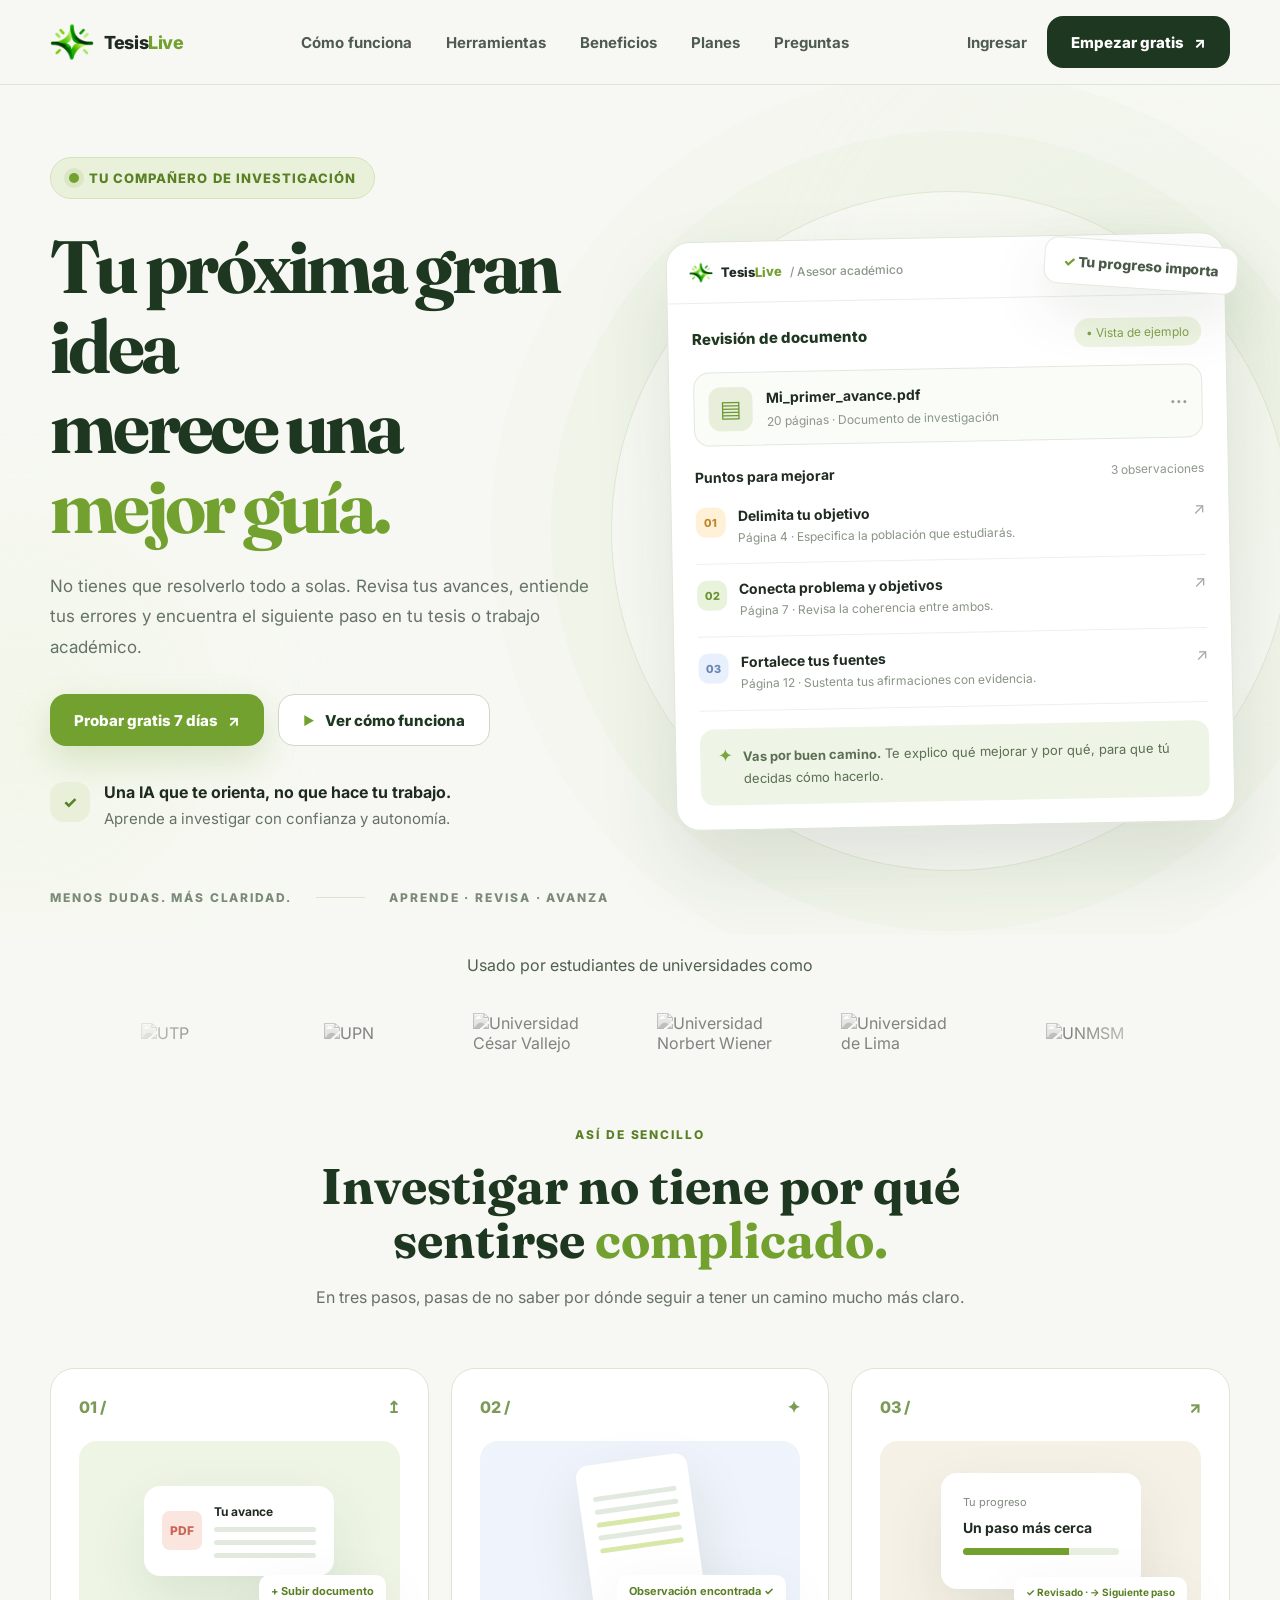
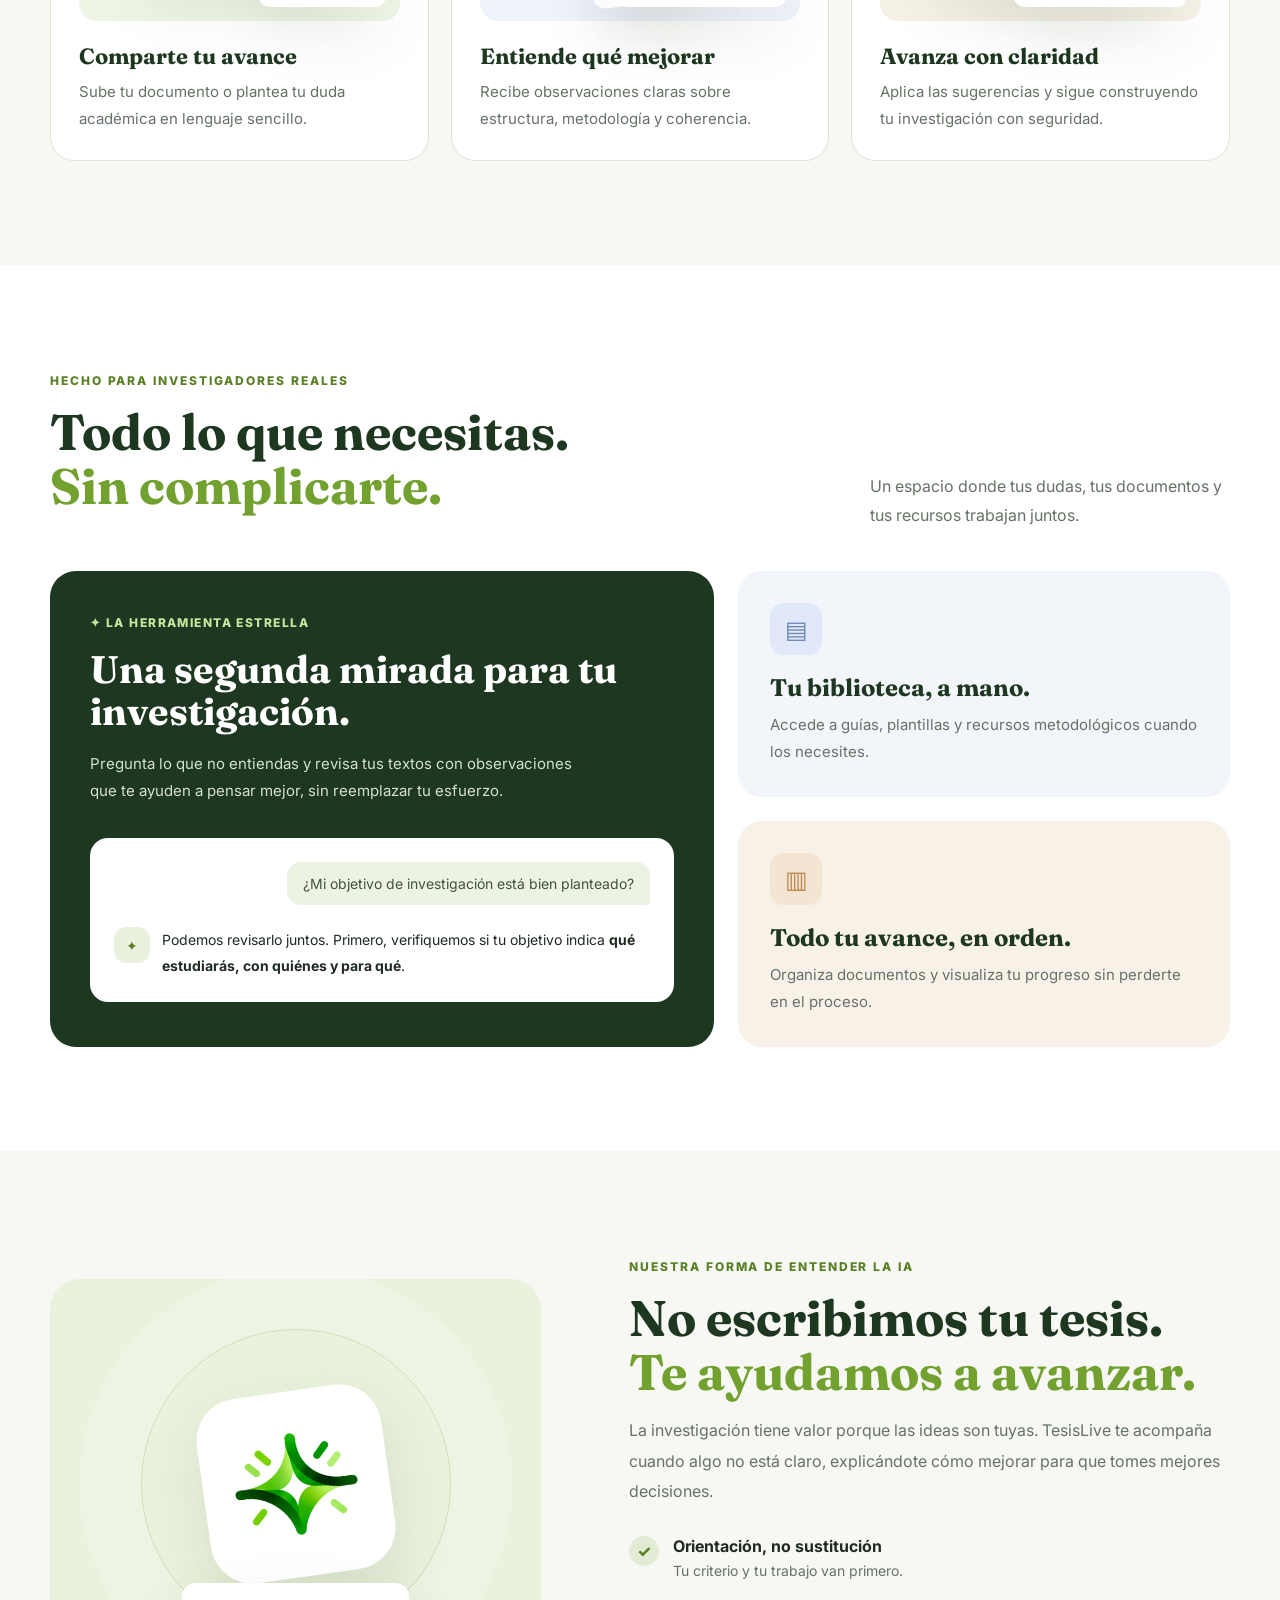
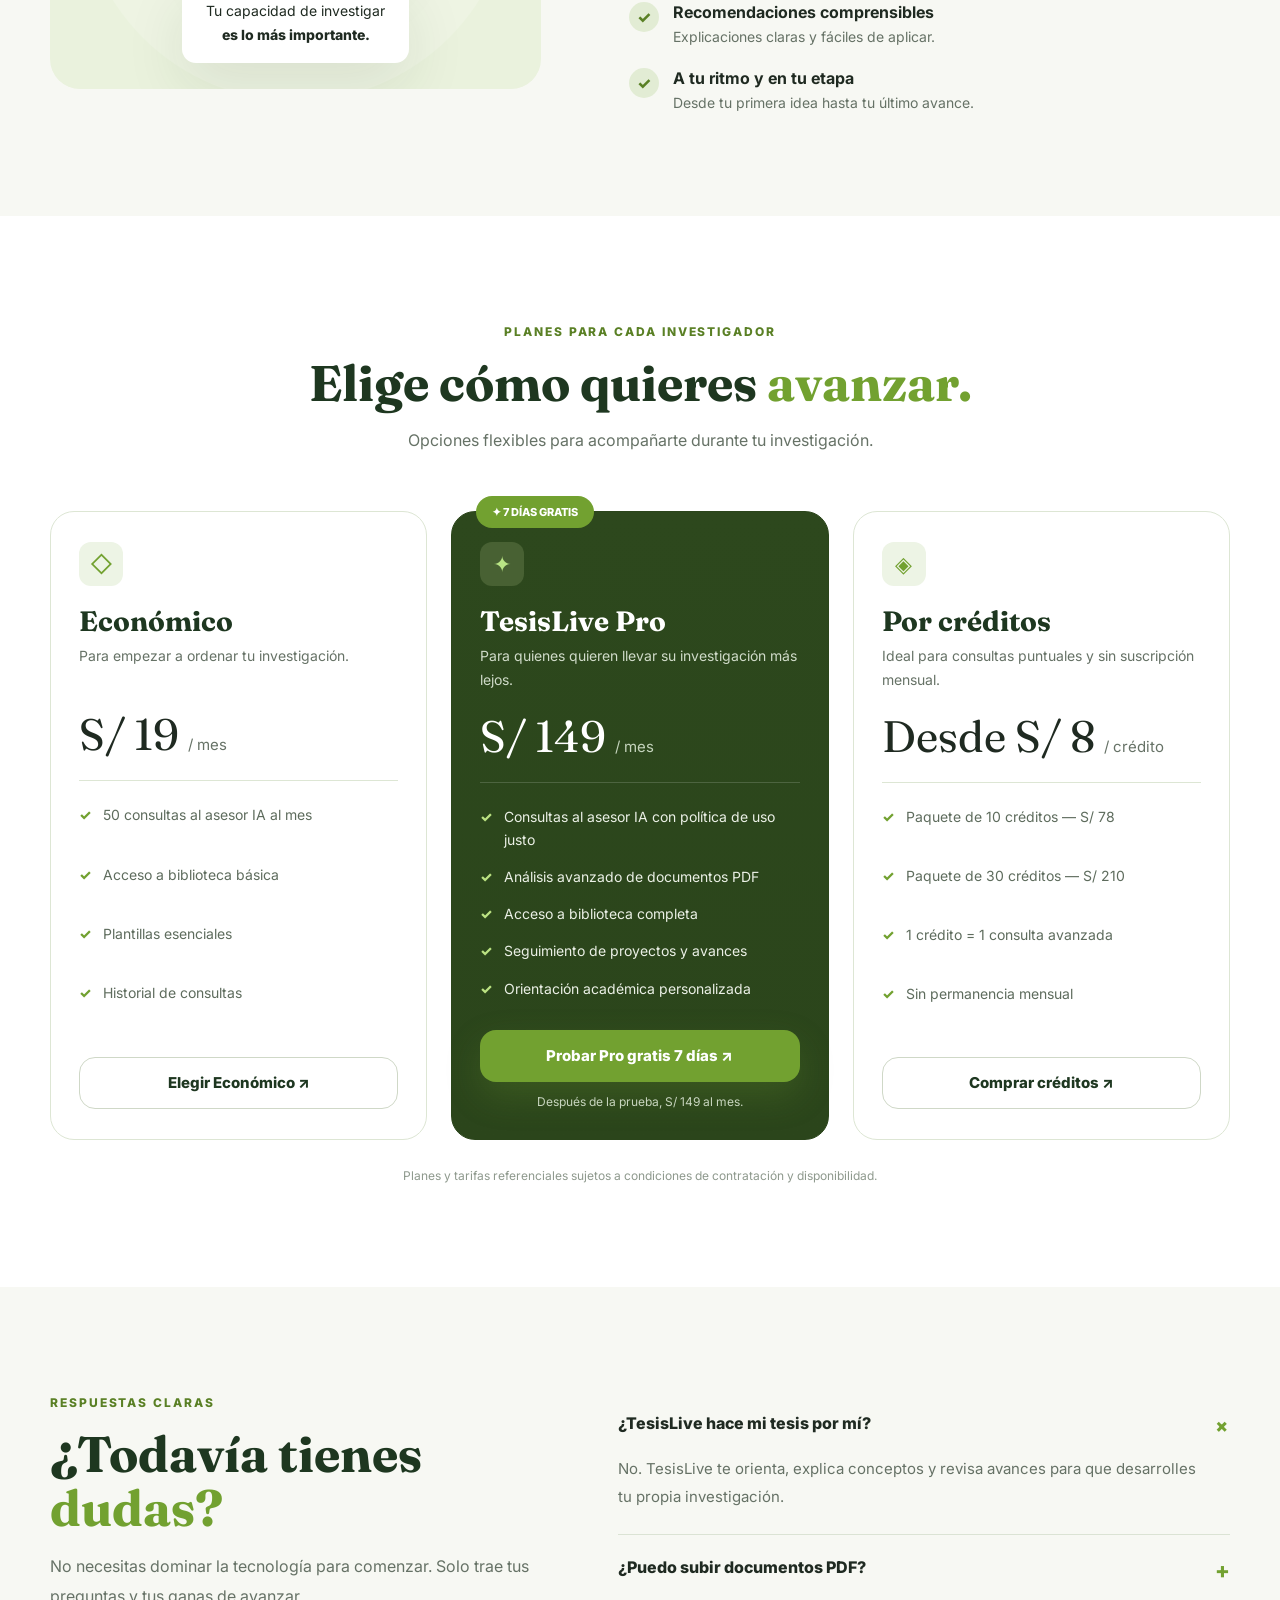
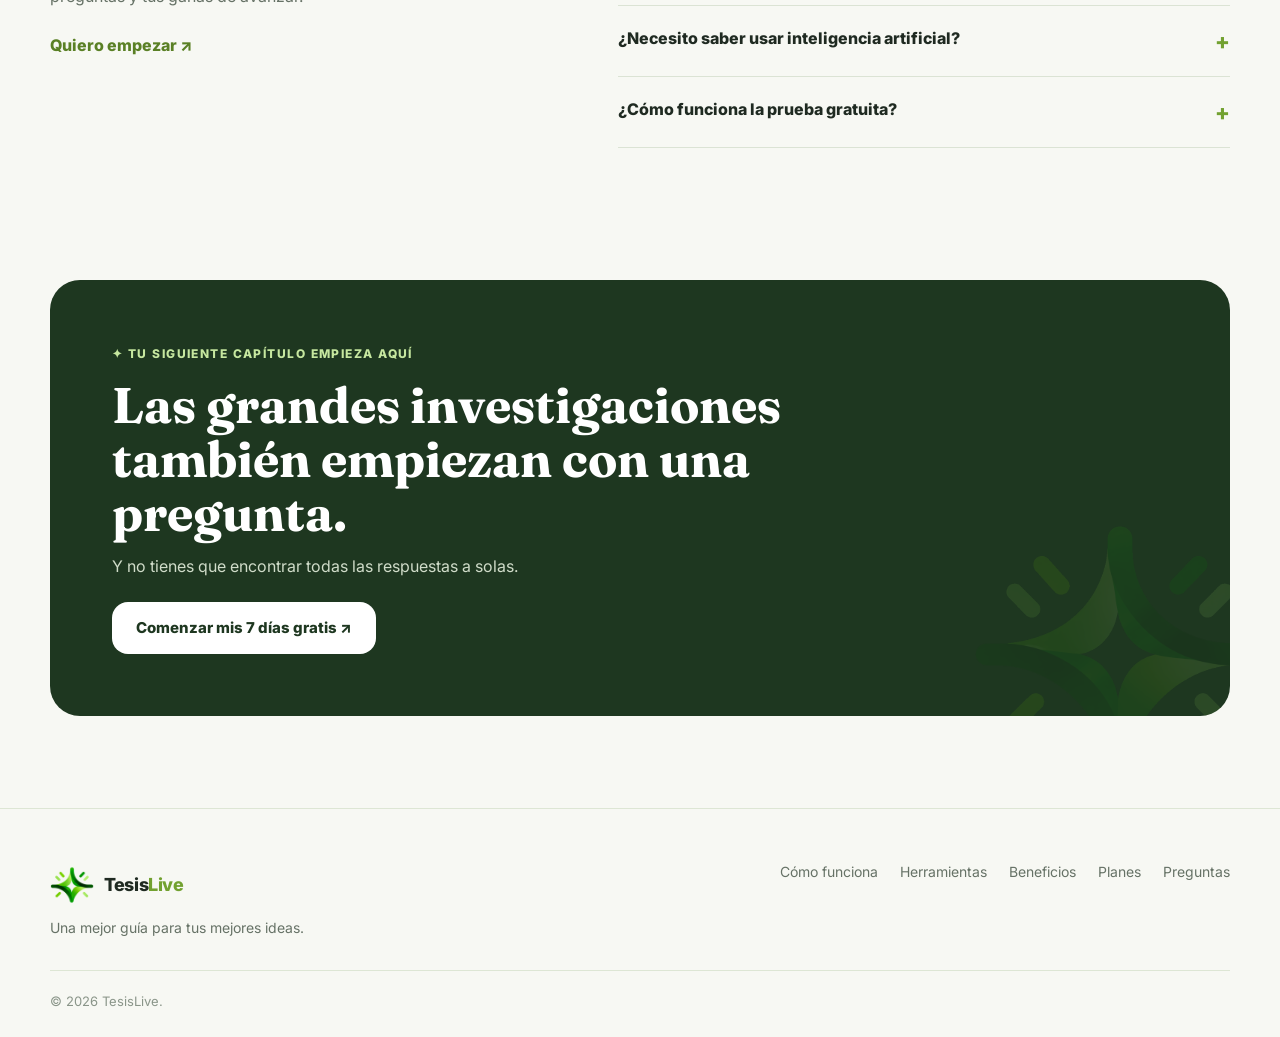
==== commit bc65edb5: "Update footer copyright text" ====
--- a/index.html
+++ b/index.html
@@ -496,10 +496,10 @@
       </div>
 
       <div class="footer-bottom">
-        <span>© 2026 TesisLive. Todos los derechos reservados.</span>
+        <span>© 2026 TesisLive.</span>
       </div>
     </div>
   </footer>
 
 </body>
-</html>+</html>
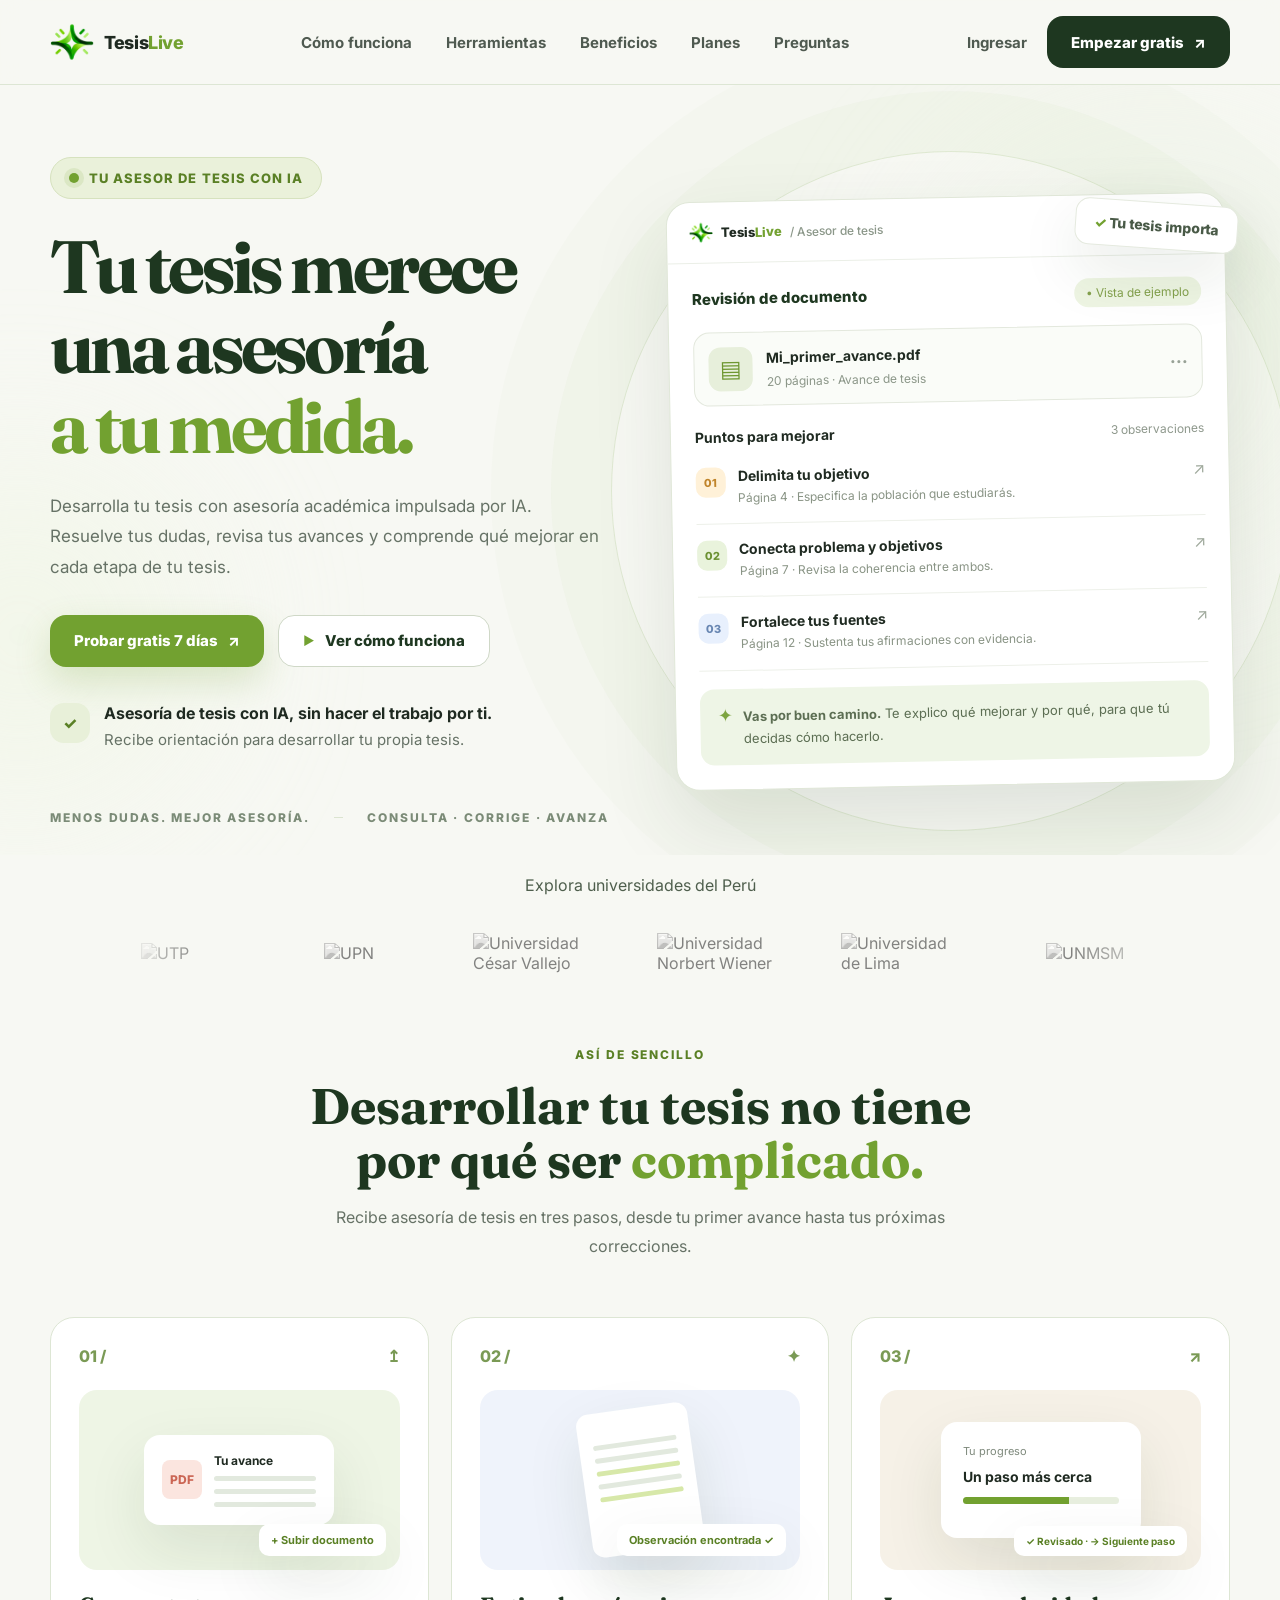
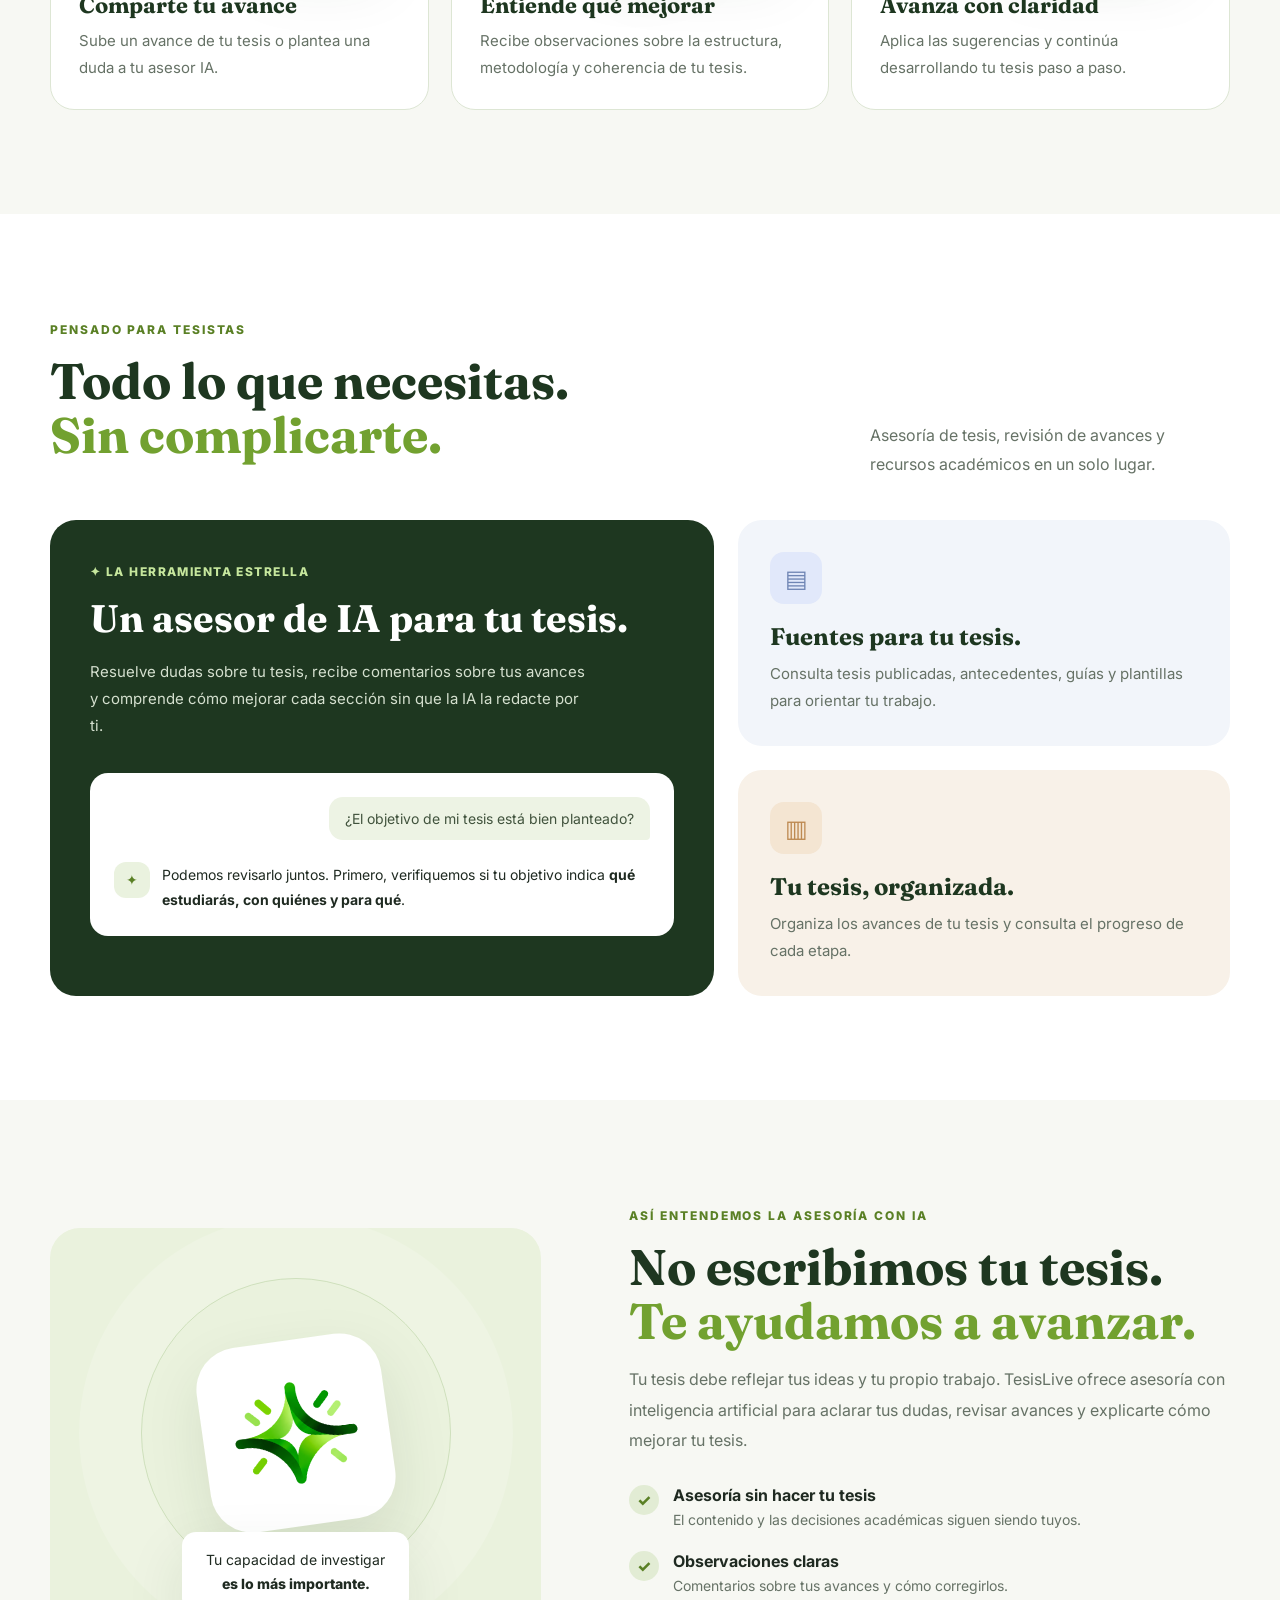
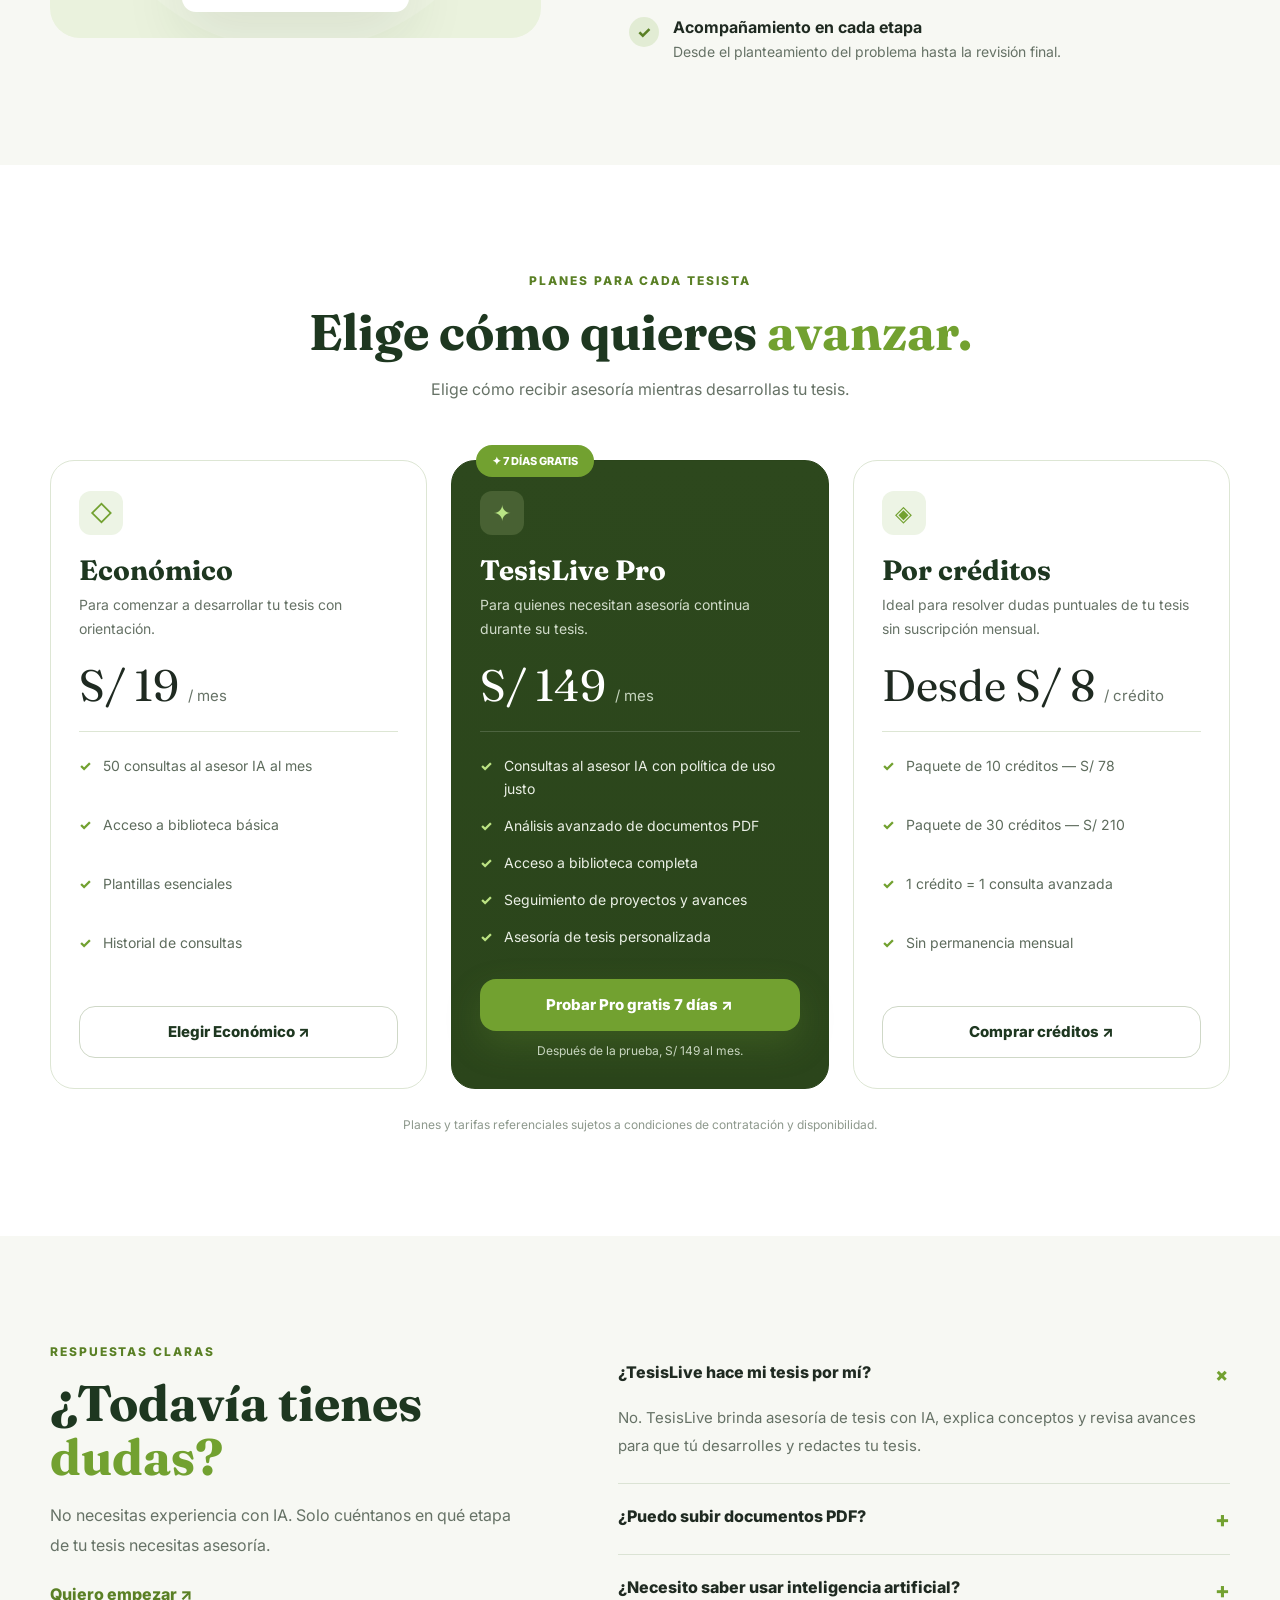
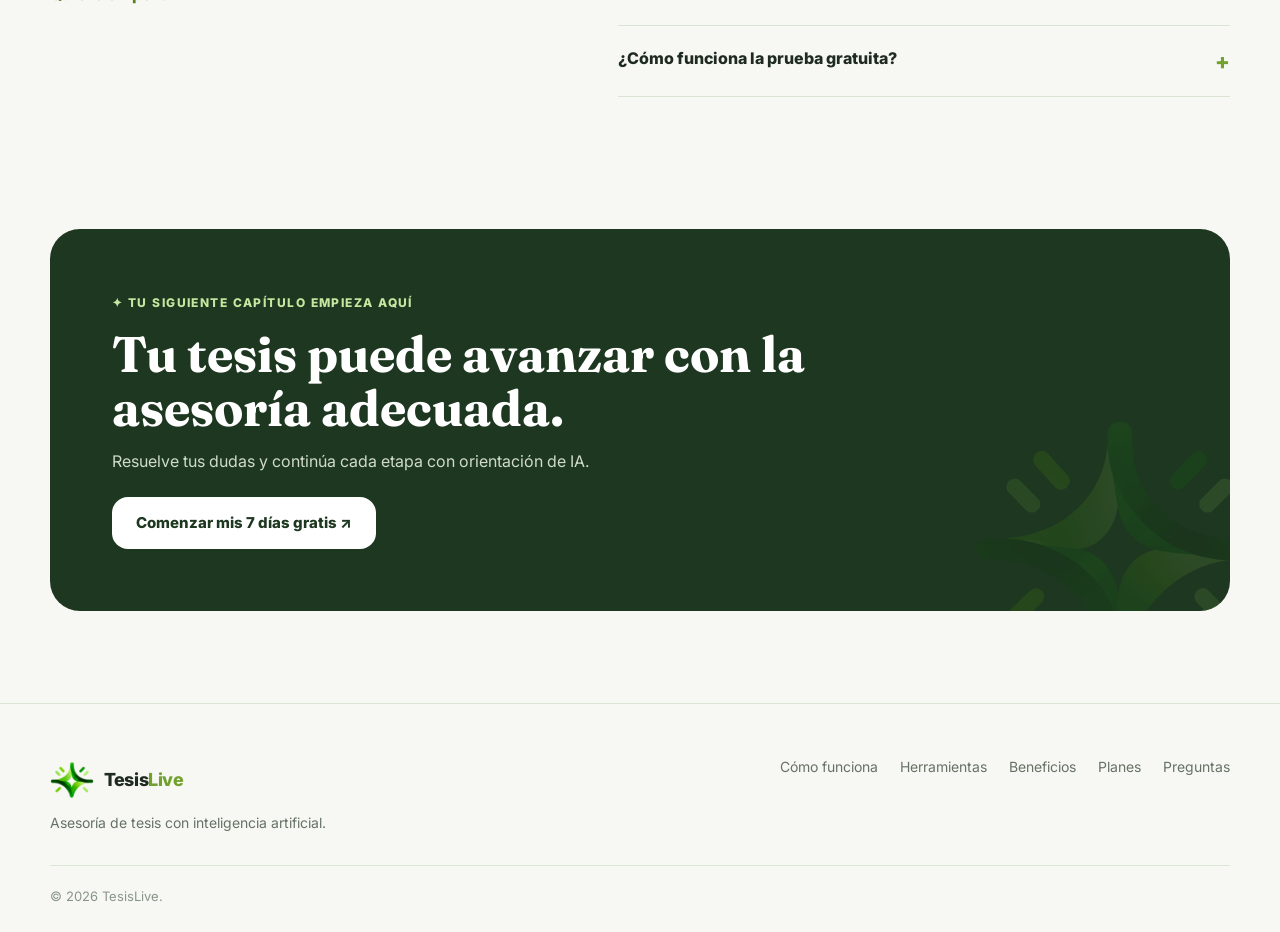
==== commit 92b4f994: "Update index.html" ====
--- a/index.html
+++ b/index.html
@@ -1,10 +1,11 @@
+
 <!DOCTYPE html>
 <html lang="es">
 <head>
   <meta charset="UTF-8" />
   <meta name="viewport" content="width=device-width, initial-scale=1.0" />
-  <title>TesisLive | Tu investigación, mejor acompañada</title>
-  <meta name="description" content="TesisLive te ayuda a revisar avances, entender errores y mejorar tu investigación con orientación académica apoyada por IA.">
+  <title>TesisLive | Asesoría de tesis con inteligencia artificial</title>
+  <meta name="description" content="TesisLive es una plataforma web de asesoría de tesis con inteligencia artificial. Recibe orientación personalizada, revisa tus avances, identifica errores y mejora tu tesis a tu ritmo.">
   <link rel="icon" href="assets/logo-icono.png" />
   <link rel="preconnect" href="https://fonts.googleapis.com">
   <link rel="preconnect" href="https://fonts.gstatic.com" crossorigin>
@@ -61,19 +62,19 @@
         <div class="hero-copy reveal">
           <div class="hero-pill">
             <span class="hero-pill-dot"></span>
-            TU COMPAÑERO DE INVESTIGACIÓN
+            TU ASESOR DE TESIS CON IA
           </div>
 
           <h1>
-            Tu próxima gran idea<br>
-            merece una<br>
-            <span>mejor guía.</span>
+            Tu tesis merece<br>
+            una asesoría<br>
+            <span>a tu medida.</span>
           </h1>
 
           <p class="hero-text">
-            No tienes que resolverlo todo a solas. Revisa tus avances,
-            entiende tus errores y encuentra el siguiente paso en tu
-            tesis o trabajo académico.
+            Desarrolla tu tesis con asesoría académica impulsada por IA.
+            Resuelve tus dudas, revisa tus avances y comprende qué
+            mejorar en cada etapa de tu tesis.
           </p>
 
           <div class="hero-actions">
@@ -84,15 +85,15 @@
           <div class="hero-proof">
             <div class="hero-proof-icon">✓</div>
             <div>
-              <strong>Una IA que te orienta, no que hace tu trabajo.</strong>
-              <p>Aprende a investigar con confianza y autonomía.</p>
+              <strong>Asesoría de tesis con IA, sin hacer el trabajo por ti.</strong>
+              <p>Recibe orientación para desarrollar tu propia tesis.</p>
             </div>
           </div>
 
           <div class="hero-bottom-line">
-            <span>MENOS DUDAS. MÁS CLARIDAD.</span>
+            <span>MENOS DUDAS. MEJOR ASESORÍA.</span>
             <div></div>
-            <span>APRENDE · REVISA · AVANZA</span>
+            <span>CONSULTA · CORRIGE · AVANZA</span>
           </div>
         </div>
 
@@ -100,7 +101,7 @@
           <div class="preview-rings"></div>
 
           <div class="floating-tag floating-top">
-            <span>✓</span> Tu progreso importa
+            <span>✓</span> Tu tesis importa
           </div>
 
           <div class="preview-card">
@@ -108,7 +109,7 @@
               <div class="preview-brand">
                 <img src="assets/logo-icono.png" alt="">
                 <strong>Tesis<span>Live</span></strong>
-                <small>/ Asesor académico</small>
+                <small>/ Asesor de tesis</small>
               </div>
               <div class="preview-dots">
                 <i></i><i></i><i></i>
@@ -125,7 +126,7 @@
                 <div class="document-icon">▤</div>
                 <div class="document-meta">
                   <strong>Mi_primer_avance.pdf</strong>
-                  <small>20 páginas · Documento de investigación</small>
+                  <small>20 páginas · Avance de tesis</small>
                 </div>
                 <div class="document-menu">···</div>
               </div>
@@ -176,7 +177,7 @@
 
     <section class="universities reveal">
       <div class="container">
-        <p class="universities-title">Usado por estudiantes de universidades como</p>
+        <p class="universities-title">Explora universidades del Perú</p>
       </div>
 
       <div class="universities-mask">
@@ -218,8 +219,8 @@
       <div class="container">
         <div class="section-heading centered reveal">
           <span class="section-kicker">ASÍ DE SENCILLO</span>
-          <h2>Investigar no tiene por qué sentirse <span>complicado.</span></h2>
-          <p>En tres pasos, pasas de no saber por dónde seguir a tener un camino mucho más claro.</p>
+          <h2>Desarrollar tu tesis no tiene por qué ser <span>complicado.</span></h2>
+          <p>Recibe asesoría de tesis en tres pasos, desde tu primer avance hasta tus próximas correcciones.</p>
         </div>
 
         <div class="steps-grid">
@@ -236,7 +237,7 @@
               <small>+ Subir documento</small>
             </div>
             <h3>Comparte tu avance</h3>
-            <p>Sube tu documento o plantea tu duda académica en lenguaje sencillo.</p>
+            <p>Sube un avance de tu tesis o plantea una duda a tu asesor IA.</p>
           </article>
 
           <article class="step-card reveal">
@@ -248,7 +249,7 @@
               <small>Observación encontrada ✓</small>
             </div>
             <h3>Entiende qué mejorar</h3>
-            <p>Recibe observaciones claras sobre estructura, metodología y coherencia.</p>
+            <p>Recibe observaciones sobre la estructura, metodología y coherencia de tu tesis.</p>
           </article>
 
           <article class="step-card reveal">
@@ -262,7 +263,7 @@
               </div>
             </div>
             <h3>Avanza con claridad</h3>
-            <p>Aplica las sugerencias y sigue construyendo tu investigación con seguridad.</p>
+            <p>Aplica las sugerencias y continúa desarrollando tu tesis paso a paso.</p>
           </article>
         </div>
       </div>
@@ -272,23 +273,23 @@
       <div class="container">
         <div class="features-top reveal">
           <div>
-            <span class="section-kicker">HECHO PARA INVESTIGADORES REALES</span>
+            <span class="section-kicker">PENSADO PARA TESISTAS</span>
             <h2>Todo lo que necesitas.<br><span>Sin complicarte.</span></h2>
           </div>
-          <p>Un espacio donde tus dudas, tus documentos y tus recursos trabajan juntos.</p>
+          <p>Asesoría de tesis, revisión de avances y recursos académicos en un solo lugar.</p>
         </div>
 
         <div class="features-grid">
           <article class="feature-highlight reveal">
             <span class="feature-tag">✦ LA HERRAMIENTA ESTRELLA</span>
-            <h3>Una segunda mirada para tu investigación.</h3>
+            <h3>Un asesor de IA para tu tesis.</h3>
             <p>
-              Pregunta lo que no entiendas y revisa tus textos con observaciones
-              que te ayuden a pensar mejor, sin reemplazar tu esfuerzo.
+              Resuelve dudas sobre tu tesis, recibe comentarios sobre tus avances
+              y comprende cómo mejorar cada sección sin que la IA la redacte por ti.
             </p>
 
             <div class="demo-chat">
-              <div class="demo-user">¿Mi objetivo de investigación está bien planteado?</div>
+              <div class="demo-user">¿El objetivo de mi tesis está bien planteado?</div>
               <div class="demo-ai">
                 <span>✦</span>
                 <div>
@@ -302,14 +303,14 @@
           <div class="feature-side">
             <article class="feature-small reveal">
               <div class="feature-icon feature-lavender">▤</div>
-              <h3>Tu biblioteca, a mano.</h3>
-              <p>Accede a guías, plantillas y recursos metodológicos cuando los necesites.</p>
+              <h3>Fuentes para tu tesis.</h3>
+              <p>Consulta tesis publicadas, antecedentes, guías y plantillas para orientar tu trabajo.</p>
             </article>
 
             <article class="feature-small reveal">
               <div class="feature-icon feature-peach">▥</div>
-              <h3>Todo tu avance, en orden.</h3>
-              <p>Organiza documentos y visualiza tu progreso sin perderte en el proceso.</p>
+              <h3>Tu tesis, organizada.</h3>
+              <p>Organiza los avances de tu tesis y consulta el progreso de cada etapa.</p>
             </article>
           </div>
         </div>
@@ -330,34 +331,34 @@
         </div>
 
         <div class="mission-copy reveal">
-          <span class="section-kicker">NUESTRA FORMA DE ENTENDER LA IA</span>
+          <span class="section-kicker">ASÍ ENTENDEMOS LA ASESORÍA CON IA</span>
           <h2>No escribimos tu tesis.<br><span>Te ayudamos a avanzar.</span></h2>
           <p>
-            La investigación tiene valor porque las ideas son tuyas.
-            TesisLive te acompaña cuando algo no está claro, explicándote
-            cómo mejorar para que tomes mejores decisiones.
+            Tu tesis debe reflejar tus ideas y tu propio trabajo.
+            TesisLive ofrece asesoría con inteligencia artificial para aclarar
+            tus dudas, revisar avances y explicarte cómo mejorar tu tesis.
           </p>
 
           <div class="mission-list">
             <div>
               <span>✓</span>
               <div>
-                <strong>Orientación, no sustitución</strong>
-                <small>Tu criterio y tu trabajo van primero.</small>
+                <strong>Asesoría sin hacer tu tesis</strong>
+                <small>El contenido y las decisiones académicas siguen siendo tuyos.</small>
               </div>
             </div>
             <div>
               <span>✓</span>
               <div>
-                <strong>Recomendaciones comprensibles</strong>
-                <small>Explicaciones claras y fáciles de aplicar.</small>
+                <strong>Observaciones claras</strong>
+                <small>Comentarios sobre tus avances y cómo corregirlos.</small>
               </div>
             </div>
             <div>
               <span>✓</span>
               <div>
-                <strong>A tu ritmo y en tu etapa</strong>
-                <small>Desde tu primera idea hasta tu último avance.</small>
+                <strong>Acompañamiento en cada etapa</strong>
+                <small>Desde el planteamiento del problema hasta la revisión final.</small>
               </div>
             </div>
           </div>
@@ -368,16 +369,16 @@
     <section class="section pricing" id="planes">
       <div class="container">
         <div class="section-heading centered reveal">
-          <span class="section-kicker">PLANES PARA CADA INVESTIGADOR</span>
+          <span class="section-kicker">PLANES PARA CADA TESISTA</span>
           <h2>Elige cómo quieres <span>avanzar.</span></h2>
-          <p>Opciones flexibles para acompañarte durante tu investigación.</p>
+          <p>Elige cómo recibir asesoría mientras desarrollas tu tesis.</p>
         </div>
 
         <div class="pricing-grid">
           <article class="price-card reveal">
             <div class="price-icon">◇</div>
             <h3>Económico</h3>
-            <p class="price-desc">Para empezar a ordenar tu investigación.</p>
+            <p class="price-desc">Para comenzar a desarrollar tu tesis con orientación.</p>
             <div class="price-amount">S/ 19 <span>/ mes</span></div>
             <div class="price-divider"></div>
             <ul class="price-list">
@@ -393,7 +394,7 @@
             <div class="price-badge">✦ 7 DÍAS GRATIS</div>
             <div class="price-icon">✦</div>
             <h3>TesisLive Pro</h3>
-            <p class="price-desc">Para quienes quieren llevar su investigación más lejos.</p>
+            <p class="price-desc">Para quienes necesitan asesoría continua durante su tesis.</p>
             <div class="price-amount">S/ 149 <span>/ mes</span></div>
             <div class="price-divider"></div>
             <ul class="price-list">
@@ -401,7 +402,7 @@
               <li>Análisis avanzado de documentos PDF</li>
               <li>Acceso a biblioteca completa</li>
               <li>Seguimiento de proyectos y avances</li>
-              <li>Orientación académica personalizada</li>
+              <li>Asesoría de tesis personalizada</li>
             </ul>
             <a href="register.html" class="btn btn-primary full">Probar Pro gratis 7 días ↗</a>
             <p class="price-note">Después de la prueba, S/ 149 al mes.</p>
@@ -410,7 +411,7 @@
           <article class="price-card reveal">
             <div class="price-icon">◈</div>
             <h3>Por créditos</h3>
-            <p class="price-desc">Ideal para consultas puntuales y sin suscripción mensual.</p>
+            <p class="price-desc">Ideal para resolver dudas puntuales de tu tesis sin suscripción mensual.</p>
             <div class="price-amount">Desde S/ 8 <span>/ crédito</span></div>
             <div class="price-divider"></div>
             <ul class="price-list">
@@ -432,24 +433,24 @@
         <div class="faq-intro reveal">
           <span class="section-kicker">RESPUESTAS CLARAS</span>
           <h2>¿Todavía tienes <span>dudas?</span></h2>
-          <p>No necesitas dominar la tecnología para comenzar. Solo trae tus preguntas y tus ganas de avanzar.</p>
+          <p>No necesitas experiencia con IA. Solo cuéntanos en qué etapa de tu tesis necesitas asesoría.</p>
           <a href="register.html" class="faq-link">Quiero empezar ↗</a>
         </div>
 
         <div class="faq-list reveal">
           <details open>
             <summary>¿TesisLive hace mi tesis por mí? <span>+</span></summary>
-            <p>No. TesisLive te orienta, explica conceptos y revisa avances para que desarrolles tu propia investigación.</p>
+            <p>No. TesisLive brinda asesoría de tesis con IA, explica conceptos y revisa avances para que tú desarrolles y redactes tu tesis.</p>
           </details>
 
           <details>
             <summary>¿Puedo subir documentos PDF? <span>+</span></summary>
-            <p>Sí. La plataforma está pensada para revisar documentos y devolverte observaciones útiles para mejorar tu trabajo.</p>
+            <p>Sí. Puedes presentar avances de tu tesis en PDF para recibir observaciones sobre estructura, coherencia y metodología.</p>
           </details>
 
           <details>
             <summary>¿Necesito saber usar inteligencia artificial? <span>+</span></summary>
-            <p>No. Puedes escribir tus dudas de forma natural y recibir explicaciones claras y fáciles de entender.</p>
+            <p>No. Escribe tus preguntas sobre tu tesis como lo harías con un asesor y recibe explicaciones claras.</p>
           </details>
 
           <details>
@@ -465,8 +466,8 @@
         <div class="cta-box reveal">
           <div class="cta-copy">
             <span>✦ TU SIGUIENTE CAPÍTULO EMPIEZA AQUÍ</span>
-            <h2>Las grandes investigaciones también empiezan con una pregunta.</h2>
-            <p>Y no tienes que encontrar todas las respuestas a solas.</p>
+            <h2>Tu tesis puede avanzar con la asesoría adecuada.</h2>
+            <p>Resuelve tus dudas y continúa cada etapa con orientación de IA.</p>
             <a href="register.html" class="btn btn-light">Comenzar mis 7 días gratis ↗</a>
           </div>
           <img src="assets/logo-icono.png" alt="" class="cta-logo-mark">
@@ -483,7 +484,7 @@
             <img src="assets/logo-icono.png" alt="Logo de TesisLive">
             <span>Tesis<span class="brand-accent">Live</span></span>
           </a>
-          <p>Una mejor guía para tus mejores ideas.</p>
+          <p>Asesoría de tesis con inteligencia artificial.</p>
         </div>
 
         <nav class="footer-links">
